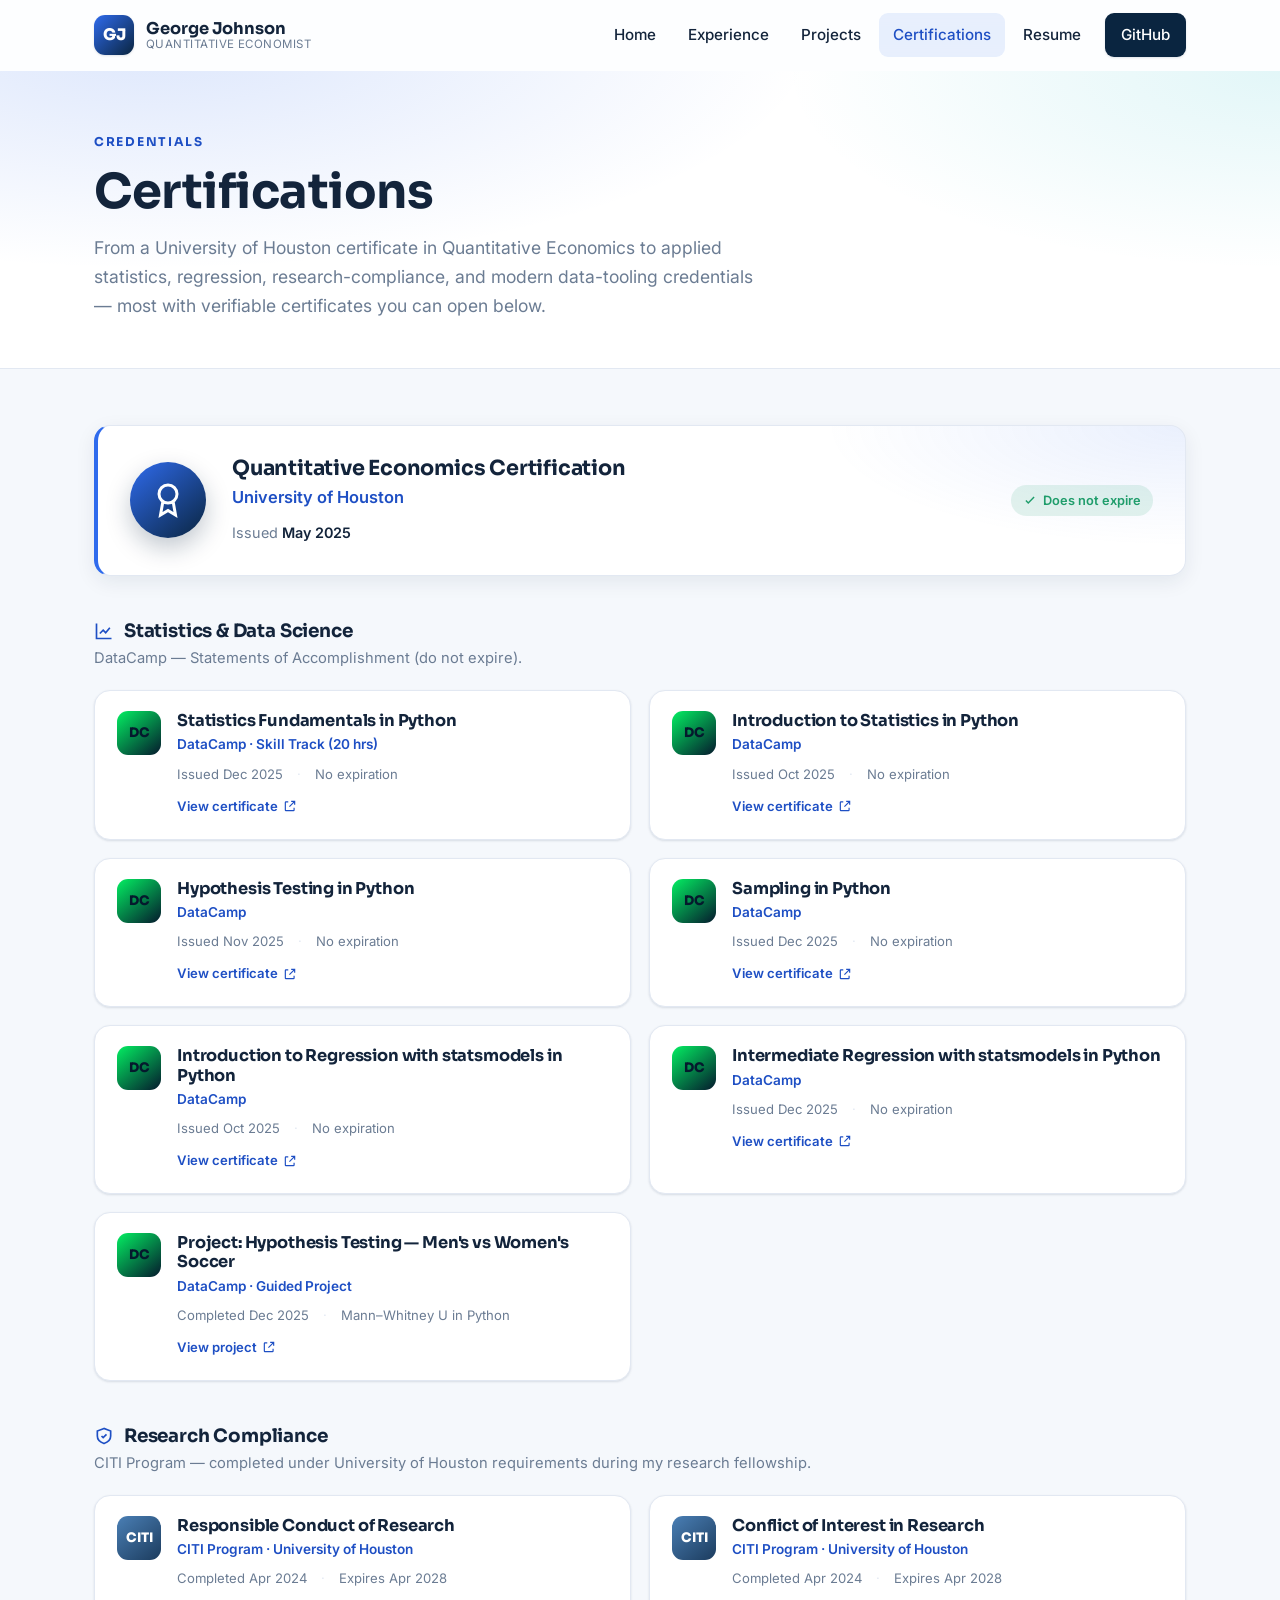
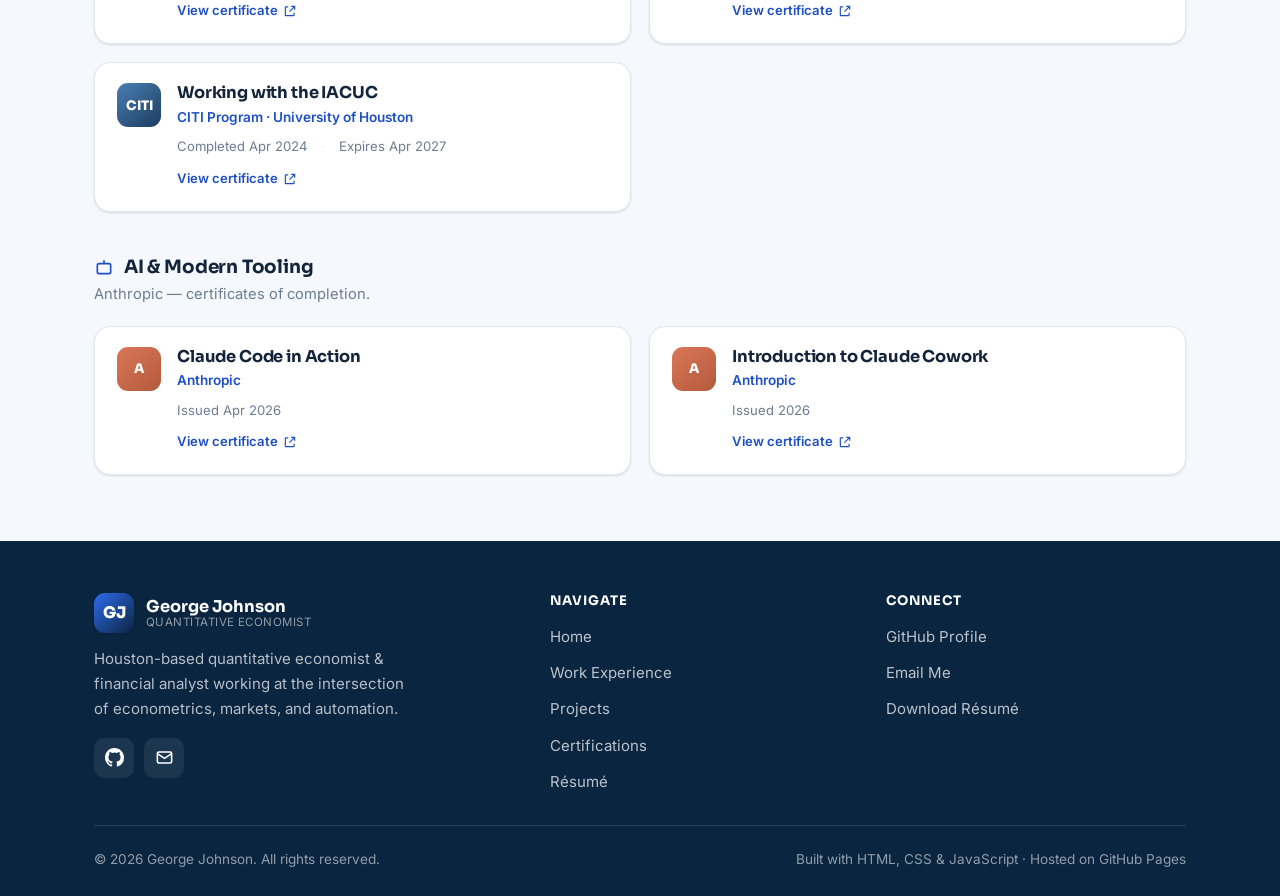
==== certifications.html @ e607d470 "Add files via upload" ====
<!DOCTYPE html>
<html lang="en">
<head>
  <meta charset="UTF-8" />
  <meta name="viewport" content="width=device-width, initial-scale=1.0" />
  <title>Certifications — George Johnson</title>
  <meta name="description" content="Certifications of George Johnson — University of Houston Quantitative Economics, plus statistics, regression, research-compliance, and data-tooling credentials." />
  <link rel="icon" href="data:image/svg+xml,%3Csvg xmlns='http://www.w3.org/2000/svg' viewBox='0 0 64 64'%3E%3Crect width='64' height='64' rx='14' fill='%230a2540'/%3E%3Ctext x='50%25' y='55%25' font-family='Arial' font-size='30' font-weight='bold' fill='white' text-anchor='middle' dominant-baseline='middle'%3EGJ%3C/text%3E%3C/svg%3E" />
  <link rel="preconnect" href="https://fonts.googleapis.com" />
  <link rel="preconnect" href="https://fonts.gstatic.com" crossorigin />
  <link href="https://fonts.googleapis.com/css2?family=Inter:wght@400;500;600;700&family=Sora:wght@600;700;800&display=swap" rel="stylesheet" />
  <link rel="stylesheet" href="assets/css/style.css" />
</head>
<body>
  <a class="skip-link" href="#main">Skip to content</a>

  <header class="site-header">
    <div class="container nav">
      <a class="brand" href="index.html" aria-label="George Johnson — home">
        <span class="monogram">GJ</span>
        <span class="brand-text">
          <span class="brand-name">George Johnson</span>
          <span class="brand-role">Quantitative Economist</span>
        </span>
      </a>
      <button class="nav-toggle" aria-label="Toggle menu" aria-controls="nav-links" aria-expanded="false"><span></span></button>
      <ul class="nav-links" id="nav-links">
        <li><a href="index.html">Home</a></li>
        <li><a href="experience.html">Experience</a></li>
        <li><a href="projects.html">Projects</a></li>
        <li><a href="certifications.html">Certifications</a></li>
        <li><a href="resume.html">Resume</a></li>
        <li><a class="nav-cta" href="https://github.com/GeorgeJohnson04" target="_blank" rel="noopener">GitHub</a></li>
      </ul>
    </div>
  </header>

  <main id="main">
    <section class="page-hero">
      <div class="container">
        <span class="eyebrow">Credentials</span>
        <h1>Certifications</h1>
        <p>From a University of Houston certificate in Quantitative Economics to applied statistics, regression, research-compliance, and modern data-tooling credentials — most with verifiable certificates you can open below.</p>
      </div>
    </section>

    <section class="section-tight">
      <div class="container">

        <!-- Featured -->
        <div class="cert-featured reveal">
          <div class="cert-seal">
            <svg viewBox="0 0 24 24" fill="none" stroke="currentColor" stroke-width="2"><circle cx="12" cy="8" r="6"/><path d="M8.5 13.5 7 22l5-3 5 3-1.5-8.5"/></svg>
          </div>
          <div>
            <h3>Quantitative Economics Certification</h3>
            <div class="issuer">University of Houston</div>
            <div class="cert-dates">
              <span>Issued <b>May 2025</b></span>
            </div>
          </div>
          <span class="pill-noexp">
            <svg viewBox="0 0 24 24" fill="none" stroke="currentColor" stroke-width="2.5" width="14" height="14"><path d="M5 13l4 4L19 7"/></svg>
            Does not expire
          </span>
        </div>

        <!-- Group: Statistics & Data Science -->
        <div class="cert-group reveal">
          <h3>
            <svg width="20" height="20" viewBox="0 0 24 24" fill="none" stroke="var(--accent-ink)" stroke-width="2"><path d="M3 3v18h18"/><path d="M7 15l4-4 3 3 5-6"/></svg>
            Statistics &amp; Data Science
          </h3>
          <p class="grp-sub">DataCamp — Statements of Accomplishment (do not expire).</p>
          <div class="cert-grid">

            <div class="card cert-card">
              <span class="cert-ic datacamp">DC</span>
              <div class="cc-body">
                <h4>Statistics Fundamentals in Python</h4>
                <div class="cc-issuer">DataCamp · Skill Track (20 hrs)</div>
                <div class="cc-meta"><span>Issued Dec 2025</span><span class="sep">·</span><span>No expiration</span></div>
                <a class="view" href="Certifications/Data%20Camp%20Statistics%20Fundementals%20in%20Python.pdf" target="_blank" rel="noopener">View certificate <svg viewBox="0 0 24 24" fill="none" stroke="currentColor" stroke-width="2"><path d="M14 4h6v6M20 4l-9 9M9 5H5a1 1 0 0 0-1 1v13a1 1 0 0 0 1 1h13a1 1 0 0 0 1-1v-4"/></svg></a>
              </div>
            </div>

            <div class="card cert-card">
              <span class="cert-ic datacamp">DC</span>
              <div class="cc-body">
                <h4>Introduction to Statistics in Python</h4>
                <div class="cc-issuer">DataCamp</div>
                <div class="cc-meta"><span>Issued Oct 2025</span><span class="sep">·</span><span>No expiration</span></div>
                <a class="view" href="Certifications/Introduction%20to%20Stats%20in%20Python.pdf" target="_blank" rel="noopener">View certificate <svg viewBox="0 0 24 24" fill="none" stroke="currentColor" stroke-width="2"><path d="M14 4h6v6M20 4l-9 9M9 5H5a1 1 0 0 0-1 1v13a1 1 0 0 0 1 1h13a1 1 0 0 0 1-1v-4"/></svg></a>
              </div>
            </div>

            <div class="card cert-card">
              <span class="cert-ic datacamp">DC</span>
              <div class="cc-body">
                <h4>Hypothesis Testing in Python</h4>
                <div class="cc-issuer">DataCamp</div>
                <div class="cc-meta"><span>Issued Nov 2025</span><span class="sep">·</span><span>No expiration</span></div>
                <a class="view" href="Certifications/Hypothesis%20Testing%20in%20Python.pdf" target="_blank" rel="noopener">View certificate <svg viewBox="0 0 24 24" fill="none" stroke="currentColor" stroke-width="2"><path d="M14 4h6v6M20 4l-9 9M9 5H5a1 1 0 0 0-1 1v13a1 1 0 0 0 1 1h13a1 1 0 0 0 1-1v-4"/></svg></a>
              </div>
            </div>

            <div class="card cert-card">
              <span class="cert-ic datacamp">DC</span>
              <div class="cc-body">
                <h4>Sampling in Python</h4>
                <div class="cc-issuer">DataCamp</div>
                <div class="cc-meta"><span>Issued Dec 2025</span><span class="sep">·</span><span>No expiration</span></div>
                <a class="view" href="Certifications/Sampling%20in%20Python.pdf" target="_blank" rel="noopener">View certificate <svg viewBox="0 0 24 24" fill="none" stroke="currentColor" stroke-width="2"><path d="M14 4h6v6M20 4l-9 9M9 5H5a1 1 0 0 0-1 1v13a1 1 0 0 0 1 1h13a1 1 0 0 0 1-1v-4"/></svg></a>
              </div>
            </div>

            <div class="card cert-card">
              <span class="cert-ic datacamp">DC</span>
              <div class="cc-body">
                <h4>Introduction to Regression with statsmodels in Python</h4>
                <div class="cc-issuer">DataCamp</div>
                <div class="cc-meta"><span>Issued Oct 2025</span><span class="sep">·</span><span>No expiration</span></div>
                <a class="view" href="Certifications/Regression%20with%20statsmodels%20in%20Python%20George%20-%20Data%20Camp.pdf" target="_blank" rel="noopener">View certificate <svg viewBox="0 0 24 24" fill="none" stroke="currentColor" stroke-width="2"><path d="M14 4h6v6M20 4l-9 9M9 5H5a1 1 0 0 0-1 1v13a1 1 0 0 0 1 1h13a1 1 0 0 0 1-1v-4"/></svg></a>
              </div>
            </div>

            <div class="card cert-card">
              <span class="cert-ic datacamp">DC</span>
              <div class="cc-body">
                <h4>Intermediate Regression with statsmodels in Python</h4>
                <div class="cc-issuer">DataCamp</div>
                <div class="cc-meta"><span>Issued Dec 2025</span><span class="sep">·</span><span>No expiration</span></div>
                <a class="view" href="Certifications/Intermediate%20Regression%20with%20Stats%20Models%20in%20Python.pdf" target="_blank" rel="noopener">View certificate <svg viewBox="0 0 24 24" fill="none" stroke="currentColor" stroke-width="2"><path d="M14 4h6v6M20 4l-9 9M9 5H5a1 1 0 0 0-1 1v13a1 1 0 0 0 1 1h13a1 1 0 0 0 1-1v-4"/></svg></a>
              </div>
            </div>

            <div class="card cert-card">
              <span class="cert-ic datacamp">DC</span>
              <div class="cc-body">
                <h4>Project: Hypothesis Testing — Men's vs Women's Soccer</h4>
                <div class="cc-issuer">DataCamp · Guided Project</div>
                <div class="cc-meta"><span>Completed Dec 2025</span><span class="sep">·</span><span>Mann–Whitney U in Python</span></div>
                <a class="view" href="Certifications/DataCamp%20Project%20Statistics%20in%20Python.pdf" target="_blank" rel="noopener">View project <svg viewBox="0 0 24 24" fill="none" stroke="currentColor" stroke-width="2"><path d="M14 4h6v6M20 4l-9 9M9 5H5a1 1 0 0 0-1 1v13a1 1 0 0 0 1 1h13a1 1 0 0 0 1-1v-4"/></svg></a>
              </div>
            </div>

          </div>
        </div>

        <!-- Group: Research Compliance -->
        <div class="cert-group reveal">
          <h3>
            <svg width="20" height="20" viewBox="0 0 24 24" fill="none" stroke="var(--accent-ink)" stroke-width="2"><path d="M12 3 4 6v6c0 5 3.5 7.5 8 9 4.5-1.5 8-4 8-9V6l-8-3Z"/><path d="m9 12 2 2 4-4"/></svg>
            Research Compliance
          </h3>
          <p class="grp-sub">CITI Program — completed under University of Houston requirements during my research fellowship.</p>
          <div class="cert-grid">

            <div class="card cert-card">
              <span class="cert-ic citi">CITI</span>
              <div class="cc-body">
                <h4>Responsible Conduct of Research</h4>
                <div class="cc-issuer">CITI Program · University of Houston</div>
                <div class="cc-meta"><span>Completed Apr 2024</span><span class="sep">·</span><span>Expires Apr 2028</span></div>
                <a class="view" href="Certifications/Conduct%20of%20Research%20Certification%20George%20Johnson.pdf" target="_blank" rel="noopener">View certificate <svg viewBox="0 0 24 24" fill="none" stroke="currentColor" stroke-width="2"><path d="M14 4h6v6M20 4l-9 9M9 5H5a1 1 0 0 0-1 1v13a1 1 0 0 0 1 1h13a1 1 0 0 0 1-1v-4"/></svg></a>
              </div>
            </div>

            <div class="card cert-card">
              <span class="cert-ic citi">CITI</span>
              <div class="cc-body">
                <h4>Conflict of Interest in Research</h4>
                <div class="cc-issuer">CITI Program · University of Houston</div>
                <div class="cc-meta"><span>Completed Apr 2024</span><span class="sep">·</span><span>Expires Apr 2028</span></div>
                <a class="view" href="Certifications/Conflict%20of%20Interest%20Certification%20George%20Johnson.pdf" target="_blank" rel="noopener">View certificate <svg viewBox="0 0 24 24" fill="none" stroke="currentColor" stroke-width="2"><path d="M14 4h6v6M20 4l-9 9M9 5H5a1 1 0 0 0-1 1v13a1 1 0 0 0 1 1h13a1 1 0 0 0 1-1v-4"/></svg></a>
              </div>
            </div>

            <div class="card cert-card">
              <span class="cert-ic citi">CITI</span>
              <div class="cc-body">
                <h4>Working with the IACUC</h4>
                <div class="cc-issuer">CITI Program · University of Houston</div>
                <div class="cc-meta"><span>Completed Apr 2024</span><span class="sep">·</span><span>Expires Apr 2027</span></div>
                <a class="view" href="Certifications/IACUC%20Certification%20George%20Johnson.pdf" target="_blank" rel="noopener">View certificate <svg viewBox="0 0 24 24" fill="none" stroke="currentColor" stroke-width="2"><path d="M14 4h6v6M20 4l-9 9M9 5H5a1 1 0 0 0-1 1v13a1 1 0 0 0 1 1h13a1 1 0 0 0 1-1v-4"/></svg></a>
              </div>
            </div>

          </div>
        </div>

        <!-- Group: AI & Tools -->
        <div class="cert-group reveal">
          <h3>
            <svg width="20" height="20" viewBox="0 0 24 24" fill="none" stroke="var(--accent-ink)" stroke-width="2"><rect x="4" y="8" width="16" height="12" rx="2"/><path d="M12 8V4M9 14h.01M15 14h.01"/></svg>
            AI &amp; Modern Tooling
          </h3>
          <p class="grp-sub">Anthropic — certificates of completion.</p>
          <div class="cert-grid">

            <div class="card cert-card">
              <span class="cert-ic anthropic">A</span>
              <div class="cc-body">
                <h4>Claude Code in Action</h4>
                <div class="cc-issuer">Anthropic</div>
                <div class="cc-meta"><span>Issued Apr 2026</span></div>
                <a class="view" href="Certifications/Claude%20Code%20in%20Action.pdf" target="_blank" rel="noopener">View certificate <svg viewBox="0 0 24 24" fill="none" stroke="currentColor" stroke-width="2"><path d="M14 4h6v6M20 4l-9 9M9 5H5a1 1 0 0 0-1 1v13a1 1 0 0 0 1 1h13a1 1 0 0 0 1-1v-4"/></svg></a>
              </div>
            </div>

            <div class="card cert-card">
              <span class="cert-ic anthropic">A</span>
              <div class="cc-body">
                <h4>Introduction to Claude Cowork</h4>
                <div class="cc-issuer">Anthropic</div>
                <div class="cc-meta"><span>Issued 2026</span></div>
                <a class="view" href="Certifications/Intro%20to%20claude%20Cowork.pdf" target="_blank" rel="noopener">View certificate <svg viewBox="0 0 24 24" fill="none" stroke="currentColor" stroke-width="2"><path d="M14 4h6v6M20 4l-9 9M9 5H5a1 1 0 0 0-1 1v13a1 1 0 0 0 1 1h13a1 1 0 0 0 1-1v-4"/></svg></a>
              </div>
            </div>

          </div>
        </div>

      </div>
    </section>
  </main>

  <footer class="site-footer">
    <div class="container">
      <div class="footer-grid">
        <div>
          <div class="brand">
            <span class="monogram">GJ</span>
            <span class="brand-text">
              <span class="brand-name">George Johnson</span>
              <span class="brand-role">Quantitative Economist</span>
            </span>
          </div>
          <p class="footer-about">Houston-based quantitative economist &amp; financial analyst working at the intersection of econometrics, markets, and automation.</p>
          <div class="footer-social">
            <a href="https://github.com/GeorgeJohnson04" target="_blank" rel="noopener" aria-label="GitHub">
              <svg viewBox="0 0 16 16" fill="currentColor"><path d="M8 0C3.58 0 0 3.58 0 8c0 3.54 2.29 6.53 5.47 7.59.4.07.55-.17.55-.38 0-.19-.01-.82-.01-1.49-2.01.37-2.53-.49-2.69-.94-.09-.23-.48-.94-.82-1.13-.28-.15-.68-.52-.01-.53.63-.01 1.08.58 1.23.82.72 1.21 1.87.87 2.33.66.07-.52.28-.87.51-1.07-1.78-.2-3.64-.89-3.64-3.95 0-.87.31-1.59.82-2.15-.08-.2-.36-1.02.08-2.12 0 0 .67-.21 2.2.82a7.6 7.6 0 0 1 4 0c1.53-1.03 2.2-.82 2.2-.82.44 1.1.16 1.92.08 2.12.51.56.82 1.27.82 2.15 0 3.07-1.87 3.75-3.65 3.95.29.25.54.73.54 1.48 0 1.07-.01 1.93-.01 2.2 0 .21.15.46.55.38A8.013 8.013 0 0 0 16 8c0-4.42-3.58-8-8-8z"/></svg>
            </a>
            <a href="mailto:george.johnson022004@gmail.com" aria-label="Email">
              <svg viewBox="0 0 24 24" fill="none" stroke="currentColor" stroke-width="2"><rect x="3" y="5" width="18" height="14" rx="2"/><path d="m3 7 9 6 9-6"/></svg>
            </a>
          </div>
        </div>
        <div class="footer-col">
          <h4>Navigate</h4>
          <ul>
            <li><a href="index.html">Home</a></li>
            <li><a href="experience.html">Work Experience</a></li>
            <li><a href="projects.html">Projects</a></li>
            <li><a href="certifications.html">Certifications</a></li>
            <li><a href="resume.html">Résumé</a></li>
          </ul>
        </div>
        <div class="footer-col">
          <h4>Connect</h4>
          <ul>
            <li><a href="https://github.com/GeorgeJohnson04" target="_blank" rel="noopener">GitHub Profile</a></li>
            <li><a href="mailto:george.johnson022004@gmail.com">Email Me</a></li>
            <li><a href="resume.html">Download Résumé</a></li>
          </ul>
        </div>
      </div>
      <div class="footer-bottom">
        <span>&copy; <span id="year">2026</span> George Johnson. All rights reserved.</span>
        <span>Built with HTML, CSS &amp; JavaScript · Hosted on GitHub Pages</span>
      </div>
    </div>
  </footer>

  <script src="assets/js/main.js" defer></script>
</body>
</html>
---- assets/css/style.css ----
/* =========================================================================
   George Johnson — Professional Portfolio
   Single shared stylesheet for all pages
   ========================================================================= */

/* ---------- Design tokens ---------- */
:root {
  --navy:       #0a2540;
  --navy-2:     #0e3057;
  --ink:        #13243b;
  --text:       #38495f;
  --muted:      #6b7c93;
  --accent:     #2f6bed;
  --accent-ink: #1e4fc4;
  --accent-2:   #14b8c4;
  --gold:       #f2a900;
  --bg:         #f5f8fc;
  --surface:    #ffffff;
  --surface-2:  #eef3fb;
  --border:     #e2e8f2;
  --good:       #1f9d6b;

  --radius:     16px;
  --radius-sm:  10px;
  --radius-lg:  24px;
  --shadow-sm:  0 1px 2px rgba(13,36,64,.06), 0 1px 3px rgba(13,36,64,.07);
  --shadow:     0 6px 20px rgba(13,36,64,.08);
  --shadow-lg:  0 18px 50px rgba(13,36,64,.16);
  --ring:       0 0 0 4px rgba(47,107,237,.16);

  --maxw:       1140px;
  --font-body:  "Inter", system-ui, -apple-system, "Segoe UI", Roboto, Arial, sans-serif;
  --font-head:  "Sora", var(--font-body);
}

/* ---------- Reset / base ---------- */
*, *::before, *::after { box-sizing: border-box; }
html { scroll-behavior: smooth; -webkit-text-size-adjust: 100%; }
body {
  margin: 0;
  font-family: var(--font-body);
  color: var(--text);
  background: var(--bg);
  line-height: 1.65;
  font-size: 16.5px;
  -webkit-font-smoothing: antialiased;
  text-rendering: optimizeLegibility;
}
img { max-width: 100%; display: block; }
a { color: var(--accent-ink); text-decoration: none; transition: color .15s ease; }
a:hover { color: var(--accent); }
h1, h2, h3, h4 { font-family: var(--font-head); color: var(--ink); line-height: 1.18; margin: 0 0 .5em; font-weight: 700; letter-spacing: -.01em; }
p { margin: 0 0 1rem; }
ul { margin: 0; padding: 0; }

.container { width: 100%; max-width: var(--maxw); margin: 0 auto; padding: 0 24px; }

/* ---------- Skip link / a11y ---------- */
.skip-link {
  position: absolute; left: -999px; top: 0; z-index: 200;
  background: var(--navy); color: #fff; padding: 10px 16px; border-radius: 0 0 8px 0;
}
.skip-link:focus { left: 0; }
:focus-visible { outline: none; box-shadow: var(--ring); border-radius: 6px; }

/* ---------- Header / nav ---------- */
.site-header {
  position: sticky; top: 0; z-index: 100;
  background: rgba(255,255,255,.82);
  backdrop-filter: saturate(180%) blur(12px);
  -webkit-backdrop-filter: saturate(180%) blur(12px);
  border-bottom: 1px solid transparent;
  transition: border-color .2s ease, box-shadow .2s ease, background .2s ease;
}
.site-header.scrolled { border-color: var(--border); box-shadow: 0 4px 24px rgba(13,36,64,.06); }
.nav { display: flex; align-items: center; justify-content: space-between; height: 70px; }

.brand { display: flex; align-items: center; gap: 12px; }
.brand:hover { color: inherit; }
.brand .monogram {
  width: 40px; height: 40px; border-radius: 11px; flex: none;
  display: grid; place-items: center;
  font-family: var(--font-head); font-weight: 800; font-size: 16px; color: #fff;
  background: linear-gradient(135deg, var(--accent) 0%, var(--navy) 100%);
  box-shadow: var(--shadow-sm);
}
.brand .brand-text { display: flex; flex-direction: column; line-height: 1.1; }
.brand .brand-name { font-family: var(--font-head); font-weight: 700; color: var(--ink); font-size: 1.02rem; }
.brand .brand-role { font-size: .72rem; color: var(--muted); letter-spacing: .04em; text-transform: uppercase; }

.nav-links { display: flex; align-items: center; gap: 4px; list-style: none; }
.nav-links a {
  display: inline-block; padding: 9px 14px; border-radius: 9px;
  color: var(--ink); font-weight: 500; font-size: .95rem;
}
.nav-links a:hover { background: var(--surface-2); color: var(--accent-ink); }
.nav-links a.active { color: var(--accent-ink); background: rgba(47,107,237,.1); }
.nav-cta {
  margin-left: 6px; background: var(--navy) !important; color: #fff !important;
  padding: 9px 16px !important; box-shadow: var(--shadow-sm);
}
.nav-cta:hover { background: var(--navy-2) !important; }

.nav-toggle {
  display: none; width: 44px; height: 44px; border: 1px solid var(--border);
  background: var(--surface); border-radius: 10px; cursor: pointer; padding: 0;
}
.nav-toggle span, .nav-toggle span::before, .nav-toggle span::after {
  content: ""; display: block; width: 20px; height: 2px; background: var(--ink);
  border-radius: 2px; margin: 0 auto; position: relative; transition: transform .25s ease, opacity .2s ease;
}
.nav-toggle span::before { position: absolute; top: -6px; }
.nav-toggle span::after  { position: absolute; top: 6px; }
.nav-toggle[aria-expanded="true"] span { background: transparent; }
.nav-toggle[aria-expanded="true"] span::before { transform: translateY(6px) rotate(45deg); }
.nav-toggle[aria-expanded="true"] span::after  { transform: translateY(-6px) rotate(-45deg); }

/* ---------- Buttons ---------- */
.btn {
  display: inline-flex; align-items: center; gap: 9px; cursor: pointer;
  font-family: var(--font-body); font-weight: 600; font-size: .96rem;
  padding: 12px 22px; border-radius: 11px; border: 1px solid transparent;
  transition: transform .12s ease, box-shadow .2s ease, background .2s ease, border-color .2s ease;
  white-space: nowrap;
}
.btn svg { width: 18px; height: 18px; }
.btn-primary { background: var(--accent); color: #fff; box-shadow: 0 6px 18px rgba(47,107,237,.28); }
.btn-primary:hover { background: var(--accent-ink); color: #fff; transform: translateY(-2px); }
.btn-dark { background: var(--navy); color: #fff; }
.btn-dark:hover { background: var(--navy-2); color: #fff; transform: translateY(-2px); }
.btn-ghost { background: var(--surface); color: var(--ink); border-color: var(--border); box-shadow: var(--shadow-sm); }
.btn-ghost:hover { border-color: var(--accent); color: var(--accent-ink); transform: translateY(-2px); }
.btn-sm { padding: 9px 15px; font-size: .9rem; border-radius: 9px; }

/* ---------- Section scaffolding ---------- */
.section { padding: 80px 0; }
.section-tight { padding: 56px 0; }
.eyebrow {
  display: inline-block; font-family: var(--font-head); font-weight: 700;
  font-size: .76rem; letter-spacing: .14em; text-transform: uppercase;
  color: var(--accent-ink); margin-bottom: 12px;
}
.section-head { max-width: 720px; margin-bottom: 44px; }
.section-head.center { margin-left: auto; margin-right: auto; text-align: center; }
.section-head h2 { font-size: clamp(1.7rem, 3.4vw, 2.4rem); margin-bottom: .35em; }
.section-head p { color: var(--muted); font-size: 1.05rem; margin: 0; }
.lead { font-size: 1.12rem; color: var(--text); }

/* ---------- Page hero band (interior pages) ---------- */
.page-hero {
  background:
    radial-gradient(1100px 380px at 12% -10%, rgba(47,107,237,.16), transparent 60%),
    radial-gradient(900px 360px at 100% 0%, rgba(20,184,196,.12), transparent 55%),
    var(--surface);
  border-bottom: 1px solid var(--border);
  padding: 56px 0 48px;
}
.page-hero .eyebrow { color: var(--accent-ink); }
.page-hero h1 { font-size: clamp(2rem, 4.6vw, 3rem); margin-bottom: .25em; }
.page-hero p { color: var(--muted); font-size: 1.1rem; max-width: 680px; margin: 0; }

/* ---------- Home hero ---------- */
.hero {
  position: relative; overflow: hidden;
  background:
    radial-gradient(1200px 520px at 78% -8%, rgba(47,107,237,.22), transparent 58%),
    radial-gradient(900px 480px at 6% 12%, rgba(20,184,196,.16), transparent 55%),
    linear-gradient(180deg, #fbfdff 0%, var(--bg) 100%);
  padding: 76px 0 64px;
}
.hero-grid {
  display: grid; grid-template-columns: 1.35fr .85fr; gap: 48px; align-items: center;
}
.hero-eyebrow {
  display: inline-flex; align-items: center; gap: 8px;
  background: rgba(47,107,237,.1); color: var(--accent-ink);
  font-weight: 600; font-size: .85rem; padding: 7px 14px; border-radius: 999px;
  margin-bottom: 20px;
}
.hero-eyebrow .dot { width: 8px; height: 8px; border-radius: 50%; background: var(--good); box-shadow: 0 0 0 4px rgba(31,157,107,.18); }
.hero h1 { font-size: clamp(2.3rem, 5.4vw, 3.5rem); letter-spacing: -.02em; margin-bottom: .2em; }
.hero h1 .grad {
  background: linear-gradient(110deg, var(--accent) 10%, var(--accent-2) 90%);
  -webkit-background-clip: text; background-clip: text; -webkit-text-fill-color: transparent;
}
.hero .tagline { font-size: 1.28rem; font-weight: 600; color: var(--navy); font-family: var(--font-head); margin-bottom: .6em; }
.hero .blurb { font-size: 1.08rem; color: var(--text); max-width: 560px; margin-bottom: 28px; }
.hero-actions { display: flex; flex-wrap: wrap; gap: 12px; margin-bottom: 30px; }
.hero-meta { display: flex; flex-wrap: wrap; gap: 22px; color: var(--muted); font-size: .92rem; }
.hero-meta span { display: inline-flex; align-items: center; gap: 7px; }
.hero-meta svg { width: 16px; height: 16px; color: var(--accent-ink); }

/* Hero visual / avatar card */
.hero-card {
  position: relative; background: var(--surface); border: 1px solid var(--border);
  border-radius: var(--radius-lg); padding: 30px; box-shadow: var(--shadow-lg);
}
.hero-card .avatar {
  width: 120px; height: 120px; border-radius: 28px; margin: 0 auto 18px;
  display: grid; place-items: center; color: #fff; font-family: var(--font-head);
  font-weight: 800; font-size: 2.6rem; letter-spacing: .02em;
  background: linear-gradient(140deg, var(--accent) 0%, var(--navy) 100%);
  box-shadow: 0 14px 30px rgba(10,37,64,.3);
}
.hero-card h3 { text-align: center; margin-bottom: 2px; font-size: 1.25rem; }
.hero-card .role { text-align: center; color: var(--muted); font-size: .92rem; margin-bottom: 20px; }
.stat-row { display: grid; grid-template-columns: repeat(3, 1fr); gap: 10px; border-top: 1px solid var(--border); padding-top: 18px; }
.stat { text-align: center; }
.stat .num { font-family: var(--font-head); font-weight: 800; font-size: 1.45rem; color: var(--navy); }
.stat .lbl { font-size: .72rem; color: var(--muted); text-transform: uppercase; letter-spacing: .05em; }

/* ---------- Generic card ---------- */
.card {
  background: var(--surface); border: 1px solid var(--border);
  border-radius: var(--radius); box-shadow: var(--shadow-sm);
  transition: transform .18s ease, box-shadow .18s ease, border-color .18s ease;
}

/* ---------- About / skills ---------- */
.about-grid { display: grid; grid-template-columns: 1.3fr 1fr; gap: 40px; align-items: start; }
.about-text p { font-size: 1.06rem; }
.about-highlights { list-style: none; display: grid; gap: 14px; margin-top: 24px; }
.about-highlights li { display: flex; gap: 12px; align-items: flex-start; }
.about-highlights .tick {
  flex: none; width: 26px; height: 26px; border-radius: 8px; display: grid; place-items: center;
  background: rgba(31,157,107,.12); color: var(--good); margin-top: 2px;
}
.about-highlights .tick svg { width: 15px; height: 15px; }

.panel {
  background: var(--surface); border: 1px solid var(--border); border-radius: var(--radius);
  box-shadow: var(--shadow); padding: 26px;
}
.panel h3 { font-size: 1.05rem; margin-bottom: 16px; display: flex; align-items: center; gap: 9px; }
.skill-group + .skill-group { margin-top: 18px; }
.skill-group h4 { font-family: var(--font-body); font-weight: 600; font-size: .8rem; color: var(--muted); text-transform: uppercase; letter-spacing: .06em; margin-bottom: 9px; }
.chips { display: flex; flex-wrap: wrap; gap: 8px; }
.chip {
  background: var(--surface-2); border: 1px solid var(--border); color: var(--ink);
  font-size: .85rem; font-weight: 500; padding: 6px 12px; border-radius: 999px;
}
.chip:hover { border-color: var(--accent); color: var(--accent-ink); }

/* ---------- Featured / quick-link cards ---------- */
.cards-3 { display: grid; grid-template-columns: repeat(3, 1fr); gap: 22px; }
.feature-card { padding: 26px; display: flex; flex-direction: column; }
.feature-card:hover { transform: translateY(-4px); box-shadow: var(--shadow); border-color: #d4ddec; }
.feature-card .ic {
  width: 46px; height: 46px; border-radius: 12px; display: grid; place-items: center; margin-bottom: 16px;
  background: rgba(47,107,237,.1); color: var(--accent-ink);
}
.feature-card .ic svg { width: 23px; height: 23px; }
.feature-card h3 { font-size: 1.12rem; margin-bottom: 6px; }
.feature-card p { color: var(--muted); font-size: .96rem; margin-bottom: 16px; }
.feature-card .go { margin-top: auto; font-weight: 600; font-size: .92rem; display: inline-flex; align-items: center; gap: 6px; }
.feature-card .go svg { width: 16px; height: 16px; transition: transform .15s ease; }
.feature-card:hover .go svg { transform: translateX(3px); }

/* ---------- Timeline (experience) ---------- */
.timeline { position: relative; margin-top: 10px; }
.timeline::before {
  content: ""; position: absolute; left: 27px; top: 8px; bottom: 8px; width: 2px;
  background: linear-gradient(var(--border), var(--border));
}
.tl-item { position: relative; padding-left: 76px; padding-bottom: 34px; }
.tl-item:last-child { padding-bottom: 0; }
.tl-logo {
  position: absolute; left: 0; top: 0; width: 56px; height: 56px; border-radius: 14px;
  background: var(--surface); border: 1px solid var(--border); box-shadow: var(--shadow-sm);
  display: grid; place-items: center; overflow: hidden; z-index: 1;
}
.tl-logo img { width: 100%; height: 100%; object-fit: contain; padding: 7px; }
.tl-logo .mono { font-family: var(--font-head); font-weight: 800; font-size: 1.05rem; color: #fff; width: 100%; height: 100%; display: grid; place-items: center; }
.exp-card { padding: 22px 24px; }
.exp-card:hover { box-shadow: var(--shadow); border-color: #d4ddec; }
.exp-top { display: flex; flex-wrap: wrap; justify-content: space-between; gap: 6px 18px; align-items: baseline; }
.exp-role { font-family: var(--font-head); font-weight: 700; font-size: 1.16rem; color: var(--ink); }
.exp-co { color: var(--accent-ink); font-weight: 600; }
.exp-dates {
  font-size: .82rem; font-weight: 600; color: var(--muted); white-space: nowrap;
  background: var(--surface-2); border: 1px solid var(--border); padding: 4px 11px; border-radius: 999px;
}
.exp-loc { font-size: .88rem; color: var(--muted); margin: 4px 0 14px; display: inline-flex; align-items: center; gap: 6px; }
.exp-loc svg { width: 14px; height: 14px; }
.exp-card ul { list-style: none; display: grid; gap: 9px; }
.exp-card li { position: relative; padding-left: 22px; font-size: .98rem; color: var(--text); }
.exp-card li::before {
  content: ""; position: absolute; left: 2px; top: 10px; width: 7px; height: 7px;
  border-radius: 50%; background: var(--accent); opacity: .65;
}
.badge-current {
  display: inline-flex; align-items: center; gap: 6px; font-size: .72rem; font-weight: 700;
  text-transform: uppercase; letter-spacing: .05em; color: var(--good);
  background: rgba(31,157,107,.12); padding: 3px 9px; border-radius: 999px; margin-left: 8px;
}

.exp-samples { display: flex; flex-wrap: wrap; gap: 8px; margin-top: 16px; padding-top: 14px; border-top: 1px dashed var(--border); }
.exp-samples .btn { font-size: .82rem; padding: 7px 13px; }
.exp-samples .btn svg { width: 15px; height: 15px; }
.exp-samples .samples-label { width: 100%; font-size: .72rem; font-weight: 600; text-transform: uppercase; letter-spacing: .06em; color: var(--muted); margin-bottom: 2px; }

/* ---------- Projects ---------- */
.filter-bar { display: flex; flex-wrap: wrap; gap: 10px; margin-bottom: 34px; }
.filter-btn {
  font-family: var(--font-body); font-weight: 600; font-size: .9rem; cursor: pointer;
  padding: 9px 16px; border-radius: 999px; border: 1px solid var(--border);
  background: var(--surface); color: var(--ink); transition: all .15s ease;
}
.filter-btn:hover { border-color: var(--accent); color: var(--accent-ink); }
.filter-btn.active { background: var(--navy); border-color: var(--navy); color: #fff; }
.filter-btn .count { opacity: .55; font-weight: 600; margin-left: 4px; }

.project-grid { display: grid; grid-template-columns: repeat(3, 1fr); gap: 24px; }
.project-card { overflow: hidden; display: flex; flex-direction: column; }
.project-card.hide { display: none; }
.project-card:hover { transform: translateY(-5px); box-shadow: var(--shadow-lg); border-color: #d2dcec; }
.thumb { position: relative; aspect-ratio: 16 / 10; background: var(--surface-2); overflow: hidden; border-bottom: 1px solid var(--border); }
.thumb img { width: 100%; height: 100%; object-fit: cover; object-position: top center; transition: transform .4s ease; }
.project-card:hover .thumb img { transform: scale(1.04); }
.thumb-ph { width: 100%; height: 100%; display: grid; place-items: center; color: #fff; position: relative; }
.thumb-ph .ph-mono { font-family: var(--font-head); font-weight: 800; font-size: 2.6rem; opacity: .92; letter-spacing: .03em; }
.thumb-ph .ph-tag { position: absolute; bottom: 12px; left: 14px; font-size: .72rem; font-weight: 600; text-transform: uppercase; letter-spacing: .06em; opacity: .85; }
.thumb .cat-tag {
  position: absolute; top: 12px; left: 12px; z-index: 2; font-size: .7rem; font-weight: 700;
  text-transform: uppercase; letter-spacing: .05em; color: #fff; background: rgba(10,37,64,.78);
  backdrop-filter: blur(4px); padding: 5px 10px; border-radius: 999px;
}
.project-body { padding: 20px 22px 22px; display: flex; flex-direction: column; flex: 1; }
.project-body h3 { font-size: 1.12rem; margin-bottom: 8px; }
.project-body p { color: var(--muted); font-size: .94rem; margin-bottom: 14px; }
.project-tags { display: flex; flex-wrap: wrap; gap: 6px; margin-bottom: 18px; }
.project-tags .t { font-size: .74rem; font-weight: 600; color: var(--accent-ink); background: rgba(47,107,237,.08); padding: 4px 9px; border-radius: 6px; }
.project-actions { margin-top: auto; display: flex; gap: 10px; align-items: center; }
.note-link { font-size: .86rem; color: var(--muted); display: inline-flex; align-items: center; gap: 6px; }

/* ---------- Certifications ---------- */
.cert-featured {
  display: grid; grid-template-columns: auto 1fr auto; gap: 26px; align-items: center;
  padding: 30px 32px; margin-bottom: 40px;
  background:
    radial-gradient(600px 200px at 100% 0%, rgba(47,107,237,.1), transparent 60%),
    var(--surface);
  border: 1px solid var(--border); border-left: 4px solid var(--accent);
  border-radius: var(--radius); box-shadow: var(--shadow);
}
.cert-seal {
  width: 76px; height: 76px; border-radius: 50%; display: grid; place-items: center; color: #fff;
  background: linear-gradient(140deg, var(--accent), var(--navy)); box-shadow: 0 10px 24px rgba(10,37,64,.25);
}
.cert-seal svg { width: 36px; height: 36px; }
.cert-featured h3 { font-size: 1.3rem; margin-bottom: 4px; }
.cert-featured .issuer { color: var(--accent-ink); font-weight: 600; margin-bottom: 10px; }
.cert-dates { display: flex; flex-wrap: wrap; gap: 10px 20px; font-size: .9rem; color: var(--muted); }
.cert-dates b { color: var(--ink); font-weight: 600; }
.pill-noexp { display: inline-flex; align-items: center; gap: 6px; background: rgba(31,157,107,.12); color: var(--good); font-weight: 600; font-size: .8rem; padding: 5px 12px; border-radius: 999px; }

.cert-group { margin-top: 44px; }
.cert-group > h3 { font-size: 1.15rem; margin-bottom: 4px; display: flex; align-items: center; gap: 10px; }
.cert-group .grp-sub { color: var(--muted); font-size: .92rem; margin-bottom: 20px; }
.cert-grid { display: grid; grid-template-columns: repeat(2, 1fr); gap: 18px; }
.cert-card { padding: 20px 22px; display: flex; gap: 16px; align-items: flex-start; }
.cert-card:hover { box-shadow: var(--shadow); border-color: #d4ddec; }
.cert-ic {
  flex: none; width: 44px; height: 44px; border-radius: 11px; display: grid; place-items: center;
  font-family: var(--font-head); font-weight: 800; font-size: .82rem; color: #fff;
}
.cert-ic.datacamp { background: linear-gradient(140deg, #03ef62, #05192d); color: #05192d; }
.cert-ic.citi { background: linear-gradient(140deg, #4a7fb5, #1c3c5e); }
.cert-ic.anthropic { background: linear-gradient(140deg, #d97757, #b35a3c); }
.cert-card .cc-body { flex: 1; min-width: 0; }
.cert-card h4 { font-family: var(--font-head); font-size: 1.02rem; margin-bottom: 3px; color: var(--ink); }
.cert-card .cc-issuer { font-size: .85rem; color: var(--accent-ink); font-weight: 600; margin-bottom: 8px; }
.cert-card .cc-meta { font-size: .82rem; color: var(--muted); display: flex; flex-wrap: wrap; gap: 4px 14px; }
.cert-card .cc-meta .sep { color: var(--border); }
.cert-card .view { font-size: .82rem; font-weight: 600; margin-top: 10px; display: inline-flex; align-items: center; gap: 5px; }
.cert-card .view svg { width: 14px; height: 14px; }

/* ---------- Resume page ---------- */
.resume-toolbar {
  display: flex; flex-wrap: wrap; gap: 12px; align-items: center; justify-content: space-between;
  margin-bottom: 22px;
}
.resume-toolbar .rt-actions { display: flex; gap: 10px; flex-wrap: wrap; }
.resume-frame {
  width: 100%; height: 1080px; border: 1px solid var(--border); border-radius: var(--radius);
  background: var(--surface); box-shadow: var(--shadow); overflow: hidden;
}
.resume-frame object, .resume-frame iframe { width: 100%; height: 100%; border: 0; }

/* HTML resume fallback (also a real, printable resume) */
.resume-doc {
  background: #fff; color: #1f2d3d; max-width: 860px; margin: 0 auto; padding: 54px 60px;
  font-size: 14.5px; line-height: 1.6;
}
.resume-doc .r-head { border-bottom: 2px solid var(--navy); padding-bottom: 18px; margin-bottom: 22px; }
.resume-doc .r-name { font-family: var(--font-head); font-size: 2rem; color: var(--navy); margin: 0 0 4px; letter-spacing: -.01em; }
.resume-doc .r-title { font-weight: 600; color: var(--accent-ink); margin-bottom: 10px; }
.resume-doc .r-contact { display: flex; flex-wrap: wrap; gap: 6px 18px; font-size: .85rem; color: var(--muted); }
.resume-doc .r-contact a { color: var(--muted); }
.resume-doc h3.r-sec {
  font-family: var(--font-head); font-size: .9rem; text-transform: uppercase; letter-spacing: .1em;
  color: var(--navy); border-bottom: 1px solid var(--border); padding-bottom: 6px; margin: 26px 0 14px;
}
.resume-doc .r-job { margin-bottom: 16px; }
.resume-doc .r-job-top { display: flex; justify-content: space-between; gap: 12px; flex-wrap: wrap; }
.resume-doc .r-job-role { font-weight: 700; color: var(--ink); }
.resume-doc .r-job-co { color: var(--accent-ink); font-weight: 600; }
.resume-doc .r-job-meta { font-size: .82rem; color: var(--muted); white-space: nowrap; }
.resume-doc .r-job ul { margin: 6px 0 0; padding-left: 18px; }
.resume-doc .r-job li { margin-bottom: 3px; }
.resume-doc .r-skills { display: grid; grid-template-columns: 140px 1fr; gap: 6px 16px; font-size: .9rem; }
.resume-doc .r-skills dt { font-weight: 700; color: var(--ink); }
.resume-doc .r-skills dd { margin: 0; color: var(--text); }
.resume-note {
  background: rgba(47,107,237,.06); border: 1px dashed rgba(47,107,237,.4); border-radius: var(--radius-sm);
  padding: 14px 18px; font-size: .9rem; color: var(--accent-ink); margin-bottom: 22px;
}

/* ---------- CTA band ---------- */
.cta-band {
  background:
    radial-gradient(700px 300px at 10% 0%, rgba(47,107,237,.4), transparent 60%),
    radial-gradient(700px 320px at 100% 100%, rgba(20,184,196,.32), transparent 55%),
    var(--navy);
  color: #fff; border-radius: var(--radius-lg); padding: 48px; text-align: center;
}
.cta-band h2 { color: #fff; font-size: clamp(1.6rem, 3.4vw, 2.2rem); }
.cta-band p { color: rgba(255,255,255,.78); max-width: 560px; margin: 0 auto 26px; font-size: 1.05rem; }
.cta-band .hero-actions { justify-content: center; }
.cta-band .btn-ghost { background: rgba(255,255,255,.08); border-color: rgba(255,255,255,.25); color: #fff; }
.cta-band .btn-ghost:hover { background: rgba(255,255,255,.16); color: #fff; }

/* ---------- Footer ---------- */
.site-footer { background: var(--navy); color: rgba(255,255,255,.7); padding: 52px 0 26px; margin-top: 10px; }
.footer-grid { display: grid; grid-template-columns: 1.4fr 1fr 1fr; gap: 36px; padding-bottom: 30px; border-bottom: 1px solid rgba(255,255,255,.12); }
.site-footer .brand-name { color: #fff; }
.site-footer .brand-role { color: rgba(255,255,255,.55); }
.footer-about { max-width: 320px; font-size: .94rem; margin-top: 14px; }
.footer-col h4 { color: #fff; font-size: .82rem; text-transform: uppercase; letter-spacing: .08em; margin-bottom: 14px; }
.footer-col ul { list-style: none; display: grid; gap: 9px; }
.footer-col a { color: rgba(255,255,255,.72); font-size: .94rem; }
.footer-col a:hover { color: #fff; }
.footer-social { display: flex; gap: 10px; margin-top: 16px; }
.footer-social a {
  width: 40px; height: 40px; border-radius: 10px; display: grid; place-items: center;
  background: rgba(255,255,255,.08); color: #fff; transition: background .2s ease, transform .15s ease;
}
.footer-social a:hover { background: var(--accent); transform: translateY(-2px); }
.footer-social svg { width: 19px; height: 19px; }
.footer-bottom { display: flex; flex-wrap: wrap; justify-content: space-between; gap: 10px; padding-top: 22px; font-size: .85rem; color: rgba(255,255,255,.55); }

/* ---------- Reveal animation ---------- */
.reveal { opacity: 0; transform: translateY(18px); transition: opacity .6s ease, transform .6s ease; }
.reveal.is-visible { opacity: 1; transform: none; }
@media (prefers-reduced-motion: reduce) {
  .reveal { opacity: 1; transform: none; transition: none; }
  html { scroll-behavior: auto; }
}

/* ---------- Responsive ---------- */
@media (max-width: 960px) {
  .hero-grid { grid-template-columns: 1fr; gap: 36px; }
  .hero-card { max-width: 420px; }
  .about-grid { grid-template-columns: 1fr; gap: 28px; }
  .cards-3 { grid-template-columns: 1fr 1fr; }
  .project-grid { grid-template-columns: repeat(2, 1fr); }
  .footer-grid { grid-template-columns: 1fr 1fr; }
}
@media (max-width: 820px) {
  .nav-toggle { display: inline-grid; place-items: center; }
  .nav-links {
    position: fixed; inset: 70px 0 auto 0; flex-direction: column; align-items: stretch; gap: 2px;
    background: var(--surface); border-bottom: 1px solid var(--border); box-shadow: var(--shadow-lg);
    padding: 14px 20px 22px; transform: translateY(-130%); transition: transform .28s ease; max-height: calc(100vh - 70px); overflow: auto;
  }
  .nav-links.open { transform: translateY(0); }
  .nav-links a { padding: 13px 14px; font-size: 1rem; border-radius: 10px; }
  .nav-cta { margin-left: 0 !important; margin-top: 6px; text-align: center; }
}
@media (max-width: 680px) {
  .section { padding: 56px 0; }
  .cards-3 { grid-template-columns: 1fr; }
  .project-grid { grid-template-columns: 1fr; }
  .cert-grid { grid-template-columns: 1fr; }
  .footer-grid { grid-template-columns: 1fr; gap: 26px; }
  .cert-featured { grid-template-columns: 1fr; text-align: left; gap: 16px; }
  .cert-featured .pill-noexp { justify-self: start; }
  .exp-dates { white-space: normal; }
  .resume-doc { padding: 32px 24px; }
  .resume-frame { height: 70vh; }
  .cta-band { padding: 34px 22px; }
  .hero-meta { gap: 10px 18px; }
}
@media (max-width: 420px) {
  .brand .brand-role { display: none; }
  .stat-row { gap: 4px; }
  .stat .num { font-size: 1.2rem; }
}

/* ---------- Print (resume) ---------- */
@media print {
  .site-header, .site-footer, .resume-toolbar, .resume-note, .nav-toggle, .cta-band { display: none !important; }
  body { background: #fff; }
  .resume-doc { box-shadow: none; max-width: none; padding: 0; }
  .section { padding: 0; }
}
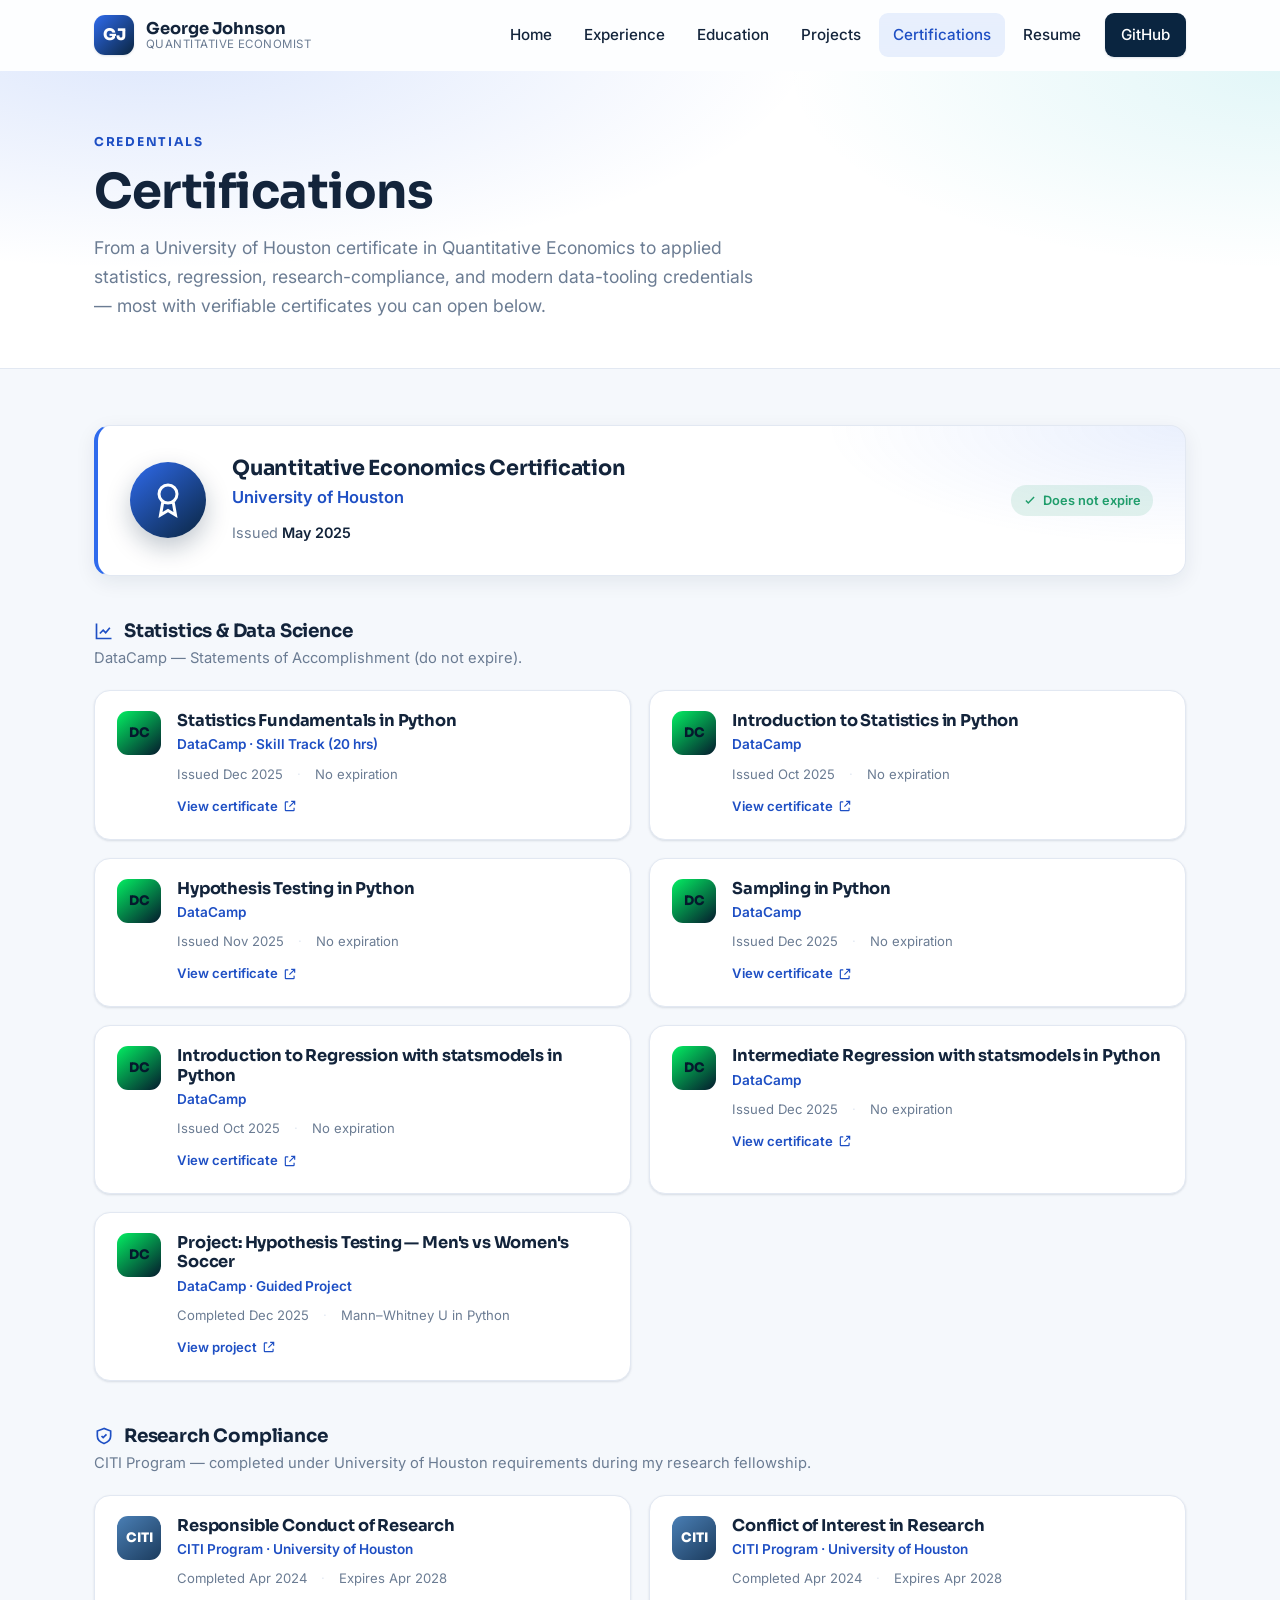
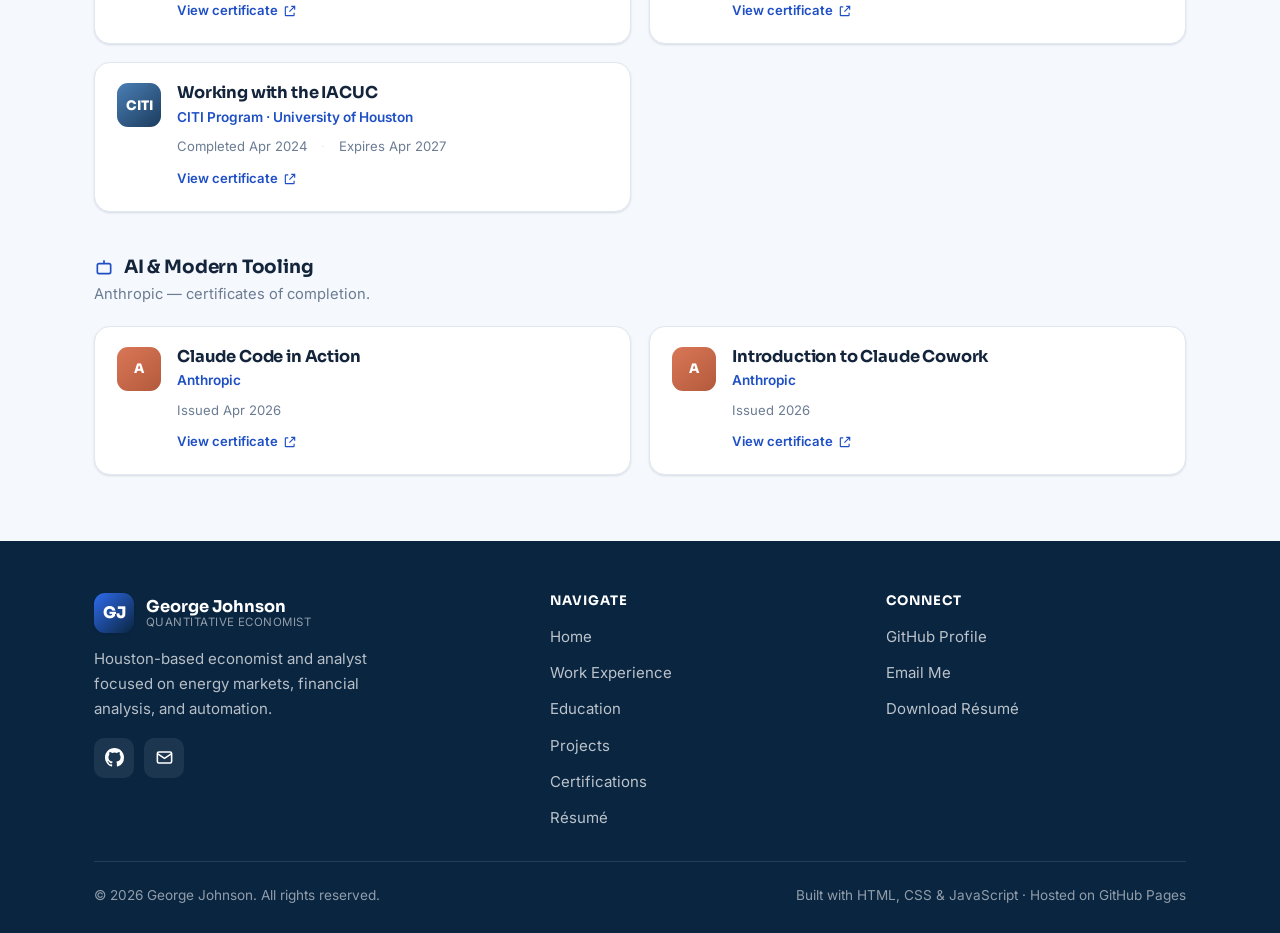
==== commit 8b2ac809: "Add Education page and profile photo; refresh copy and company logos - New Education tab: M.S. Appli" ====
--- a/certifications.html
+++ b/certifications.html
@@ -27,6 +27,7 @@
       <ul class="nav-links" id="nav-links">
         <li><a href="index.html">Home</a></li>
         <li><a href="experience.html">Experience</a></li>
+        <li><a href="education.html">Education</a></li>
         <li><a href="projects.html">Projects</a></li>
         <li><a href="certifications.html">Certifications</a></li>
         <li><a href="resume.html">Resume</a></li>
@@ -236,7 +237,7 @@
               <span class="brand-role">Quantitative Economist</span>
             </span>
           </div>
-          <p class="footer-about">Houston-based quantitative economist &amp; financial analyst working at the intersection of econometrics, markets, and automation.</p>
+          <p class="footer-about">Houston-based economist and analyst focused on energy markets, financial analysis, and automation.</p>
           <div class="footer-social">
             <a href="https://github.com/GeorgeJohnson04" target="_blank" rel="noopener" aria-label="GitHub">
               <svg viewBox="0 0 16 16" fill="currentColor"><path d="M8 0C3.58 0 0 3.58 0 8c0 3.54 2.29 6.53 5.47 7.59.4.07.55-.17.55-.38 0-.19-.01-.82-.01-1.49-2.01.37-2.53-.49-2.69-.94-.09-.23-.48-.94-.82-1.13-.28-.15-.68-.52-.01-.53.63-.01 1.08.58 1.23.82.72 1.21 1.87.87 2.33.66.07-.52.28-.87.51-1.07-1.78-.2-3.64-.89-3.64-3.95 0-.87.31-1.59.82-2.15-.08-.2-.36-1.02.08-2.12 0 0 .67-.21 2.2.82a7.6 7.6 0 0 1 4 0c1.53-1.03 2.2-.82 2.2-.82.44 1.1.16 1.92.08 2.12.51.56.82 1.27.82 2.15 0 3.07-1.87 3.75-3.65 3.95.29.25.54.73.54 1.48 0 1.07-.01 1.93-.01 2.2 0 .21.15.46.55.38A8.013 8.013 0 0 0 16 8c0-4.42-3.58-8-8-8z"/></svg>
@@ -251,6 +252,7 @@
           <ul>
             <li><a href="index.html">Home</a></li>
             <li><a href="experience.html">Work Experience</a></li>
+            <li><a href="education.html">Education</a></li>
             <li><a href="projects.html">Projects</a></li>
             <li><a href="certifications.html">Certifications</a></li>
             <li><a href="resume.html">Résumé</a></li>
--- a/assets/css/style.css
+++ b/assets/css/style.css
@@ -299,6 +299,19 @@
 .exp-samples .btn svg { width: 15px; height: 15px; }
 .exp-samples .samples-label { width: 100%; font-size: .72rem; font-weight: 600; text-transform: uppercase; letter-spacing: .06em; color: var(--muted); margin-bottom: 2px; }
 
+/* ---------- Profile photo (hero avatar) ---------- */
+.hero-card .avatar { overflow: hidden; padding: 0; }
+.hero-card .avatar img { width: 100%; height: 100%; object-fit: cover; object-position: center 25%; }
+
+/* ---------- Education ---------- */
+.edu-field { color: var(--accent-ink); font-weight: 600; margin-top: 2px; }
+.edu-meta { display: flex; flex-wrap: wrap; align-items: center; gap: 8px 14px; margin-top: 10px; font-size: .9rem; color: var(--muted); }
+.edu-meta .edu-gpa { font-weight: 600; color: var(--ink); }
+.edu-honor { display: inline-flex; align-items: center; gap: 6px; font-size: .72rem; font-weight: 700; text-transform: uppercase; letter-spacing: .05em; color: #9a6a00; background: rgba(242,169,0,.16); padding: 3px 10px; border-radius: 999px; }
+.edu-note { margin: 12px 0 0; color: var(--text); font-size: .96rem; }
+.coursework-panel { margin-top: 36px; }
+.coursework-panel h3 { font-size: 1.05rem; margin-bottom: 14px; display: flex; align-items: center; gap: 9px; }
+
 /* ---------- Projects ---------- */
 .filter-bar { display: flex; flex-wrap: wrap; gap: 10px; margin-bottom: 34px; }
 .filter-btn {
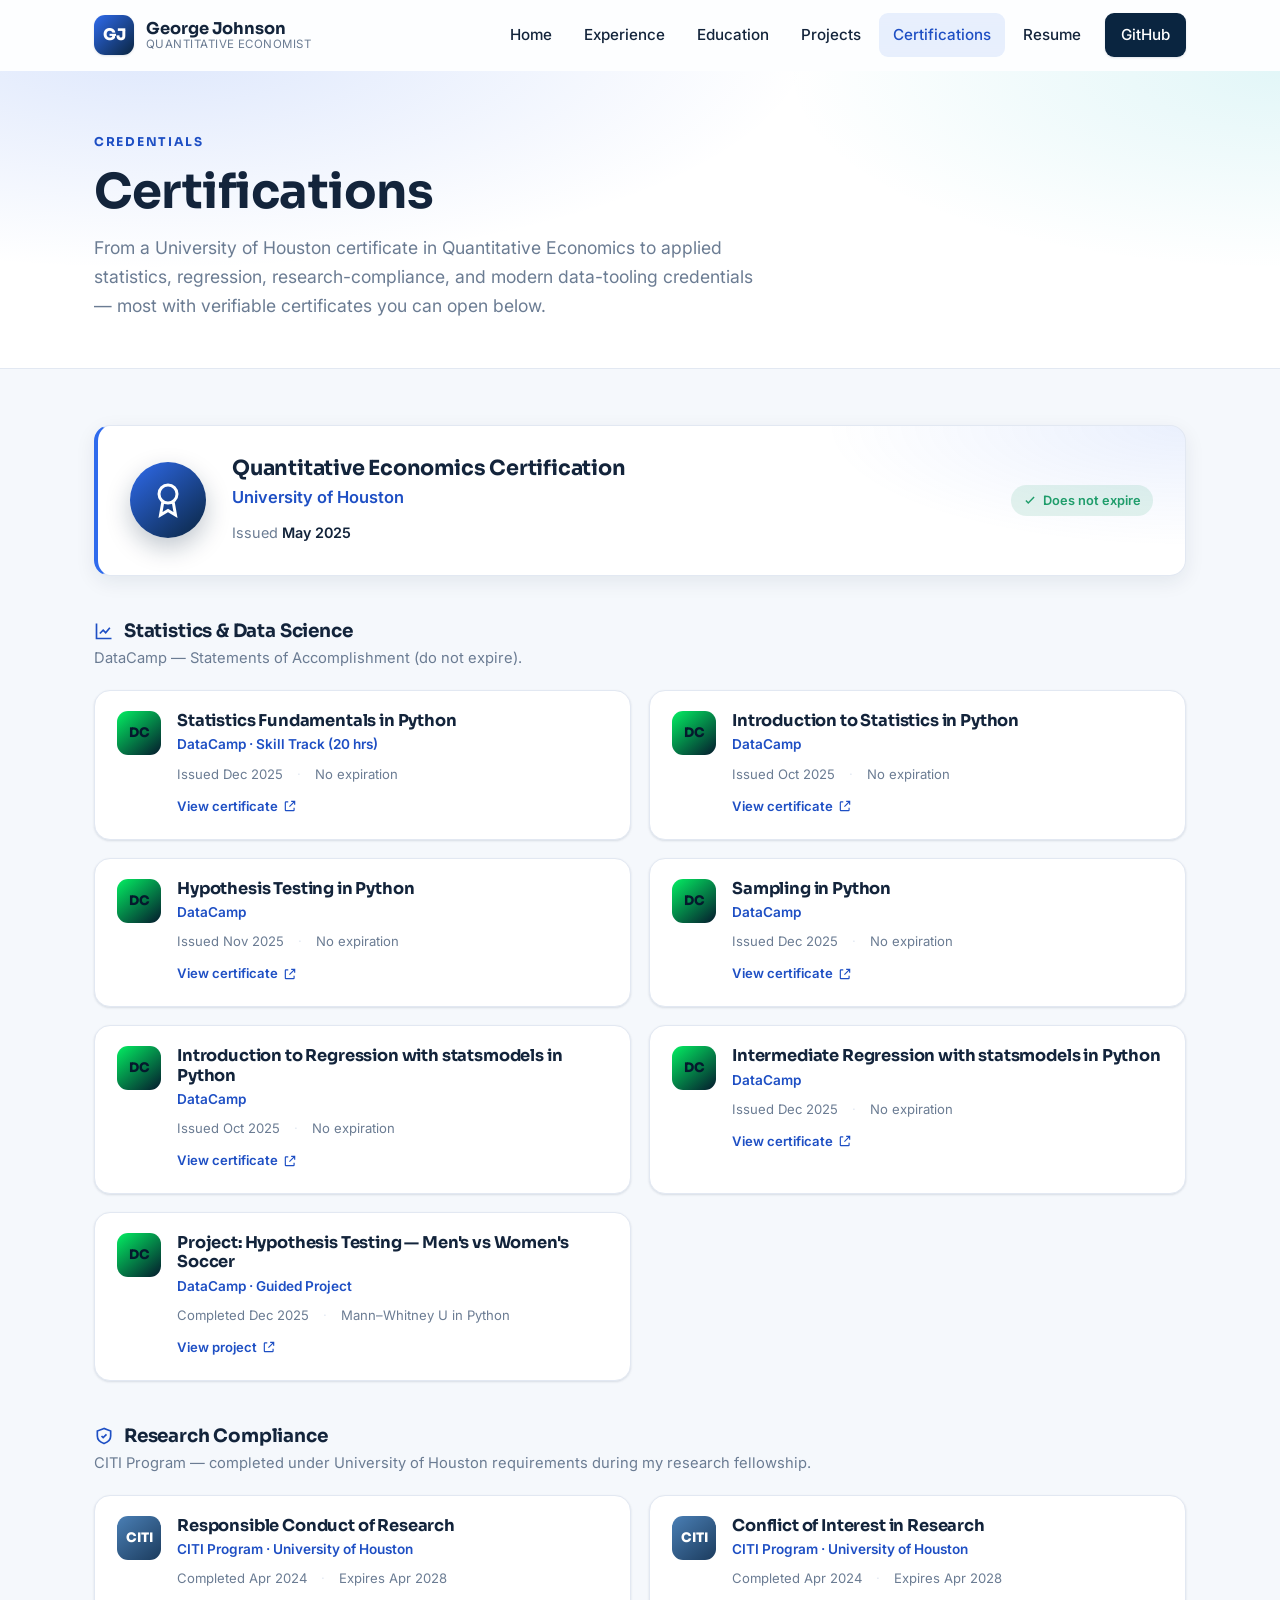
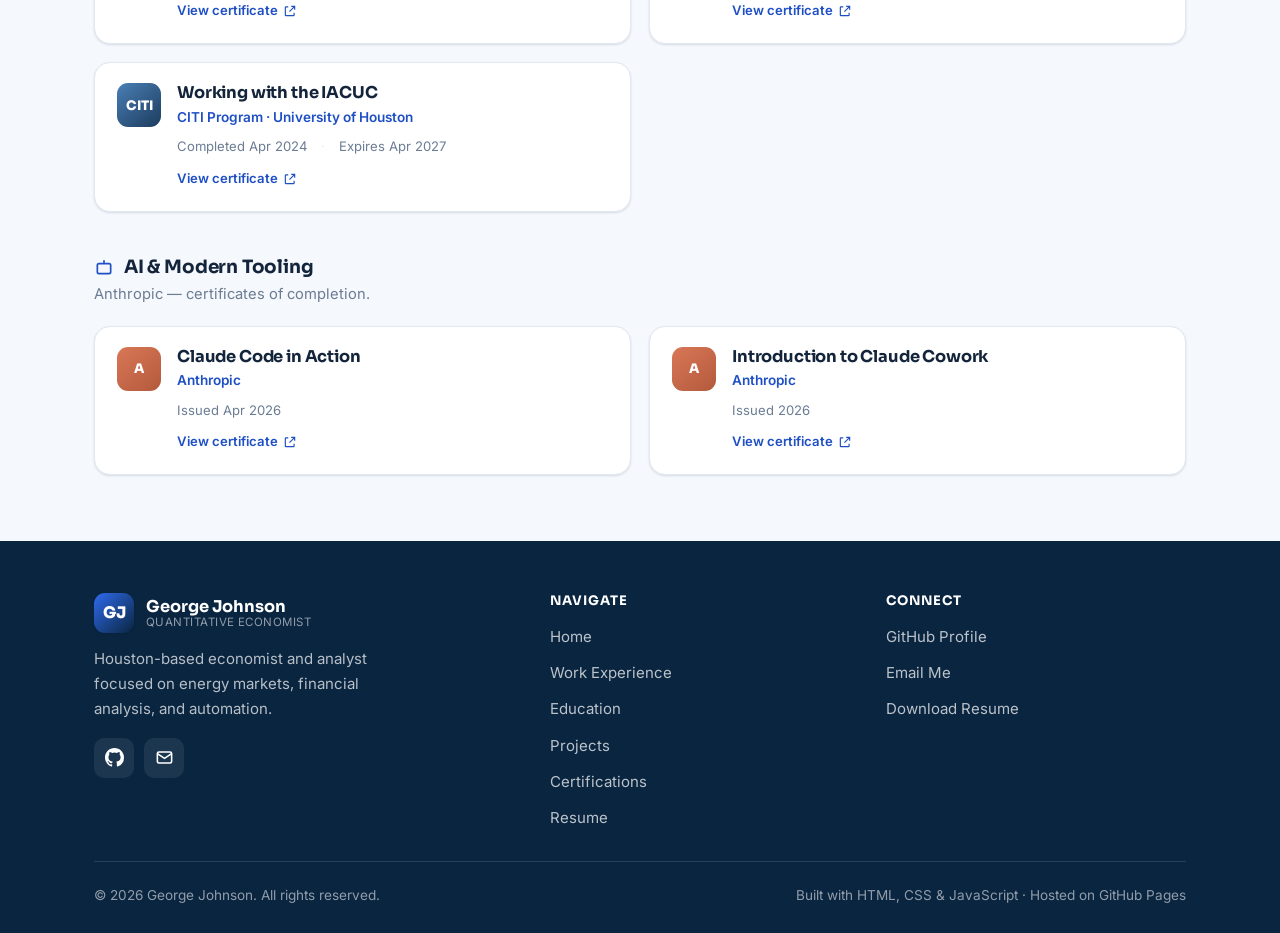
==== commit 0f5befe0: "Fix resume page wiring after PDF swap; standardize 'Resume' wording - Point Open/Download buttons to" ====
--- a/certifications.html
+++ b/certifications.html
@@ -255,7 +255,7 @@
             <li><a href="education.html">Education</a></li>
             <li><a href="projects.html">Projects</a></li>
             <li><a href="certifications.html">Certifications</a></li>
-            <li><a href="resume.html">Résumé</a></li>
+            <li><a href="resume.html">Resume</a></li>
           </ul>
         </div>
         <div class="footer-col">
@@ -263,7 +263,7 @@
           <ul>
             <li><a href="https://github.com/GeorgeJohnson04" target="_blank" rel="noopener">GitHub Profile</a></li>
             <li><a href="mailto:george.johnson022004@gmail.com">Email Me</a></li>
-            <li><a href="resume.html">Download Résumé</a></li>
+            <li><a href="resume.html">Download Resume</a></li>
           </ul>
         </div>
       </div>
--- a/assets/css/style.css
+++ b/assets/css/style.css
@@ -309,6 +309,9 @@
 .edu-meta .edu-gpa { font-weight: 600; color: var(--ink); }
 .edu-honor { display: inline-flex; align-items: center; gap: 6px; font-size: .72rem; font-weight: 700; text-transform: uppercase; letter-spacing: .05em; color: #9a6a00; background: rgba(242,169,0,.16); padding: 3px 10px; border-radius: 999px; }
 .edu-note { margin: 12px 0 0; color: var(--text); font-size: .96rem; }
+.edu-courses { display: flex; flex-wrap: wrap; align-items: center; gap: 8px; margin-top: 14px; }
+.edu-courses .courses-label { font-size: .72rem; font-weight: 700; text-transform: uppercase; letter-spacing: .05em; color: var(--muted); margin-right: 2px; }
+.exp-card .edu-meta + ul, .exp-card .edu-courses + ul { margin-top: 14px; padding-top: 14px; border-top: 1px dashed var(--border); }
 .coursework-panel { margin-top: 36px; }
 .coursework-panel h3 { font-size: 1.05rem; margin-bottom: 14px; display: flex; align-items: center; gap: 9px; }
 
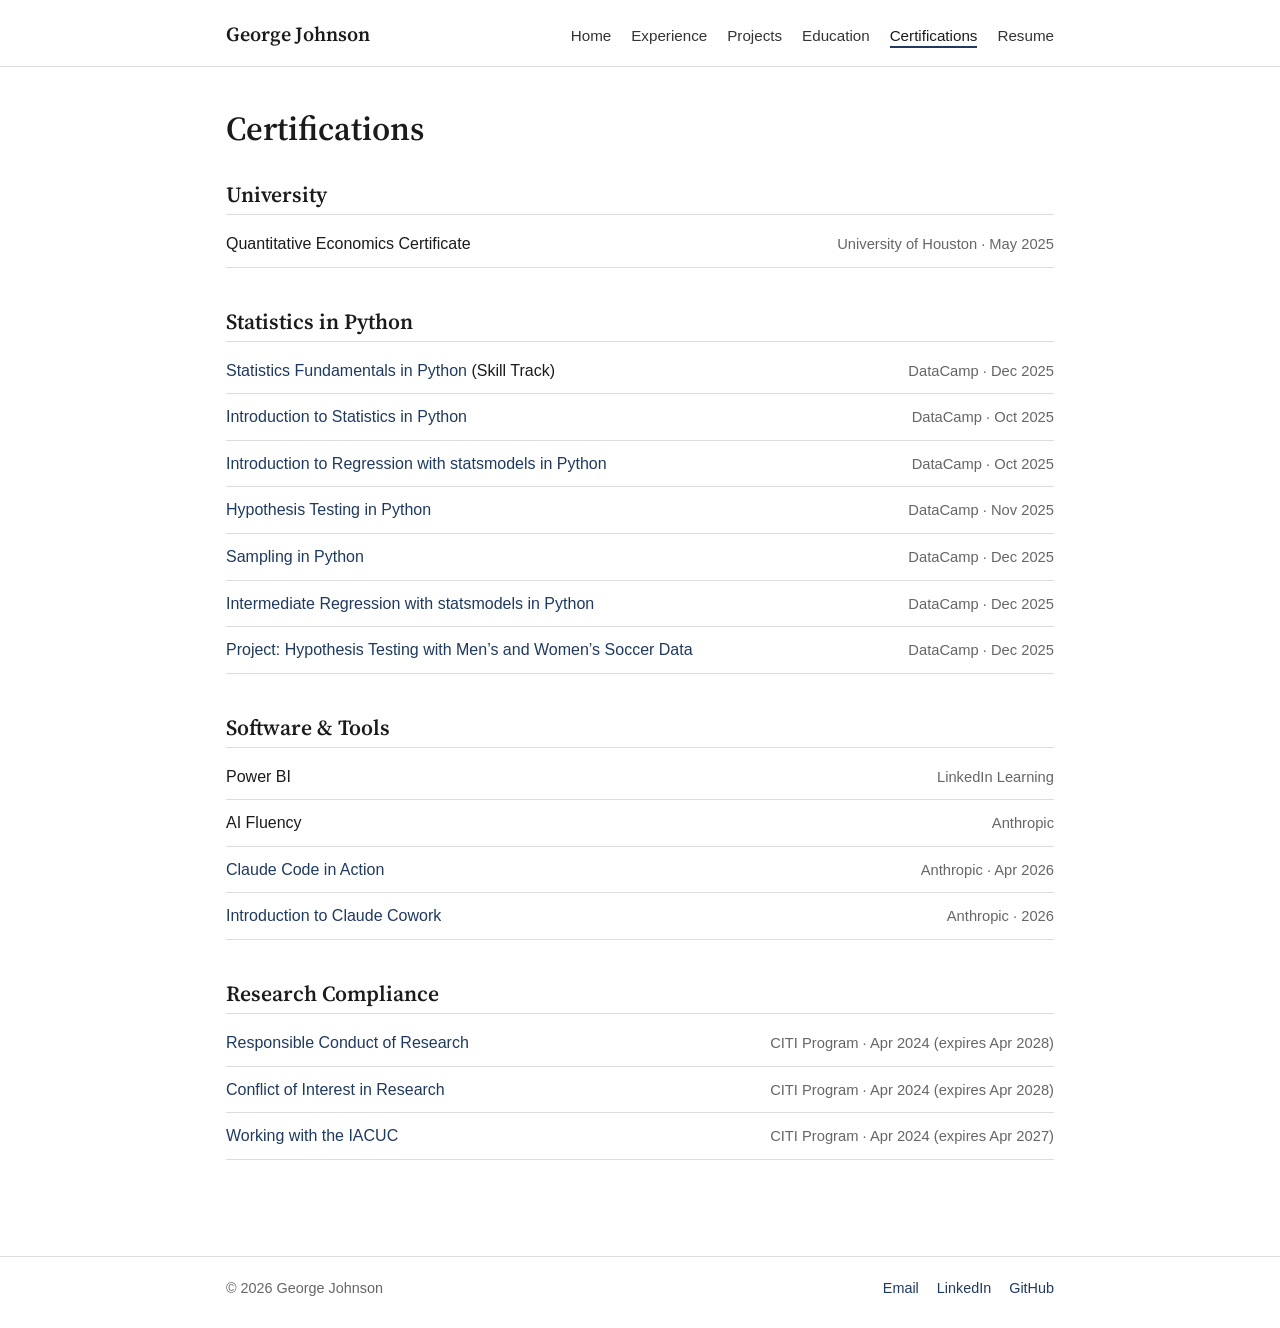
==== commit c18c30ad: "Redesign site and update content to match current resume - Replace styling with a plain, CV-style la" ====
--- a/certifications.html
+++ b/certifications.html
@@ -4,273 +4,134 @@
   <meta charset="UTF-8" />
   <meta name="viewport" content="width=device-width, initial-scale=1.0" />
   <title>Certifications — George Johnson</title>
-  <meta name="description" content="Certifications of George Johnson — University of Houston Quantitative Economics, plus statistics, regression, research-compliance, and data-tooling credentials." />
-  <link rel="icon" href="data:image/svg+xml,%3Csvg xmlns='http://www.w3.org/2000/svg' viewBox='0 0 64 64'%3E%3Crect width='64' height='64' rx='14' fill='%230a2540'/%3E%3Ctext x='50%25' y='55%25' font-family='Arial' font-size='30' font-weight='bold' fill='white' text-anchor='middle' dominant-baseline='middle'%3EGJ%3C/text%3E%3C/svg%3E" />
+  <meta name="description" content="Certifications of George Johnson — Quantitative Economics (University of Houston), DataCamp statistics in Python, Power BI, Anthropic, and CITI research compliance." />
+  <link rel="icon" href="data:image/svg+xml,%3Csvg xmlns='http://www.w3.org/2000/svg' viewBox='0 0 64 64'%3E%3Crect width='64' height='64' rx='6' fill='%231f3a5f'/%3E%3Ctext x='50%25' y='55%25' font-family='Georgia' font-size='30' fill='white' text-anchor='middle' dominant-baseline='middle'%3EGJ%3C/text%3E%3C/svg%3E" />
   <link rel="preconnect" href="https://fonts.googleapis.com" />
   <link rel="preconnect" href="https://fonts.gstatic.com" crossorigin />
-  <link href="https://fonts.googleapis.com/css2?family=Inter:wght@400;500;600;700&family=Sora:wght@600;700;800&display=swap" rel="stylesheet" />
+  <link href="https://fonts.googleapis.com/css2?family=Source+Serif+4:wght@400;600&display=swap" rel="stylesheet" />
   <link rel="stylesheet" href="assets/css/style.css" />
 </head>
 <body>
   <a class="skip-link" href="#main">Skip to content</a>
 
   <header class="site-header">
-    <div class="container nav">
-      <a class="brand" href="index.html" aria-label="George Johnson — home">
-        <span class="monogram">GJ</span>
-        <span class="brand-text">
-          <span class="brand-name">George Johnson</span>
-          <span class="brand-role">Quantitative Economist</span>
-        </span>
-      </a>
-      <button class="nav-toggle" aria-label="Toggle menu" aria-controls="nav-links" aria-expanded="false"><span></span></button>
-      <ul class="nav-links" id="nav-links">
-        <li><a href="index.html">Home</a></li>
-        <li><a href="experience.html">Experience</a></li>
-        <li><a href="education.html">Education</a></li>
-        <li><a href="projects.html">Projects</a></li>
-        <li><a href="certifications.html">Certifications</a></li>
-        <li><a href="resume.html">Resume</a></li>
-        <li><a class="nav-cta" href="https://github.com/GeorgeJohnson04" target="_blank" rel="noopener">GitHub</a></li>
-      </ul>
+    <div class="container">
+      <a class="site-name" href="index.html">George Johnson</a>
+      <nav class="site-nav" aria-label="Main">
+        <ul>
+          <li><a href="index.html">Home</a></li>
+          <li><a href="experience.html">Experience</a></li>
+          <li><a href="projects.html">Projects</a></li>
+          <li><a href="education.html">Education</a></li>
+          <li><a href="certifications.html">Certifications</a></li>
+          <li><a href="resume.html">Resume</a></li>
+        </ul>
+      </nav>
     </div>
   </header>
 
   <main id="main">
-    <section class="page-hero">
-      <div class="container">
-        <span class="eyebrow">Credentials</span>
+    <div class="container">
+
+      <div class="page-title">
         <h1>Certifications</h1>
-        <p>From a University of Houston certificate in Quantitative Economics to applied statistics, regression, research-compliance, and modern data-tooling credentials — most with verifiable certificates you can open below.</p>
       </div>
-    </section>
 
-    <section class="section-tight">
-      <div class="container">
+      <section class="section">
+        <h2>University</h2>
+        <ul class="cert-list">
+          <li>
+            <span class="cert-name">Quantitative Economics Certificate</span>
+            <span class="cert-meta">University of Houston &middot; May 2025</span>
+          </li>
+        </ul>
+      </section>
 
-        <!-- Featured -->
-        <div class="cert-featured reveal">
-          <div class="cert-seal">
-            <svg viewBox="0 0 24 24" fill="none" stroke="currentColor" stroke-width="2"><circle cx="12" cy="8" r="6"/><path d="M8.5 13.5 7 22l5-3 5 3-1.5-8.5"/></svg>
-          </div>
-          <div>
-            <h3>Quantitative Economics Certification</h3>
-            <div class="issuer">University of Houston</div>
-            <div class="cert-dates">
-              <span>Issued <b>May 2025</b></span>
-            </div>
-          </div>
-          <span class="pill-noexp">
-            <svg viewBox="0 0 24 24" fill="none" stroke="currentColor" stroke-width="2.5" width="14" height="14"><path d="M5 13l4 4L19 7"/></svg>
-            Does not expire
-          </span>
-        </div>
+      <section class="section">
+        <h2>Statistics in Python</h2>
+        <ul class="cert-list">
+          <li>
+            <span class="cert-name"><a href="Certifications/Data%20Camp%20Statistics%20Fundementals%20in%20Python.pdf" target="_blank" rel="noopener">Statistics Fundamentals in Python</a> (Skill Track)</span>
+            <span class="cert-meta">DataCamp &middot; Dec 2025</span>
+          </li>
+          <li>
+            <span class="cert-name"><a href="Certifications/Introduction%20to%20Stats%20in%20Python.pdf" target="_blank" rel="noopener">Introduction to Statistics in Python</a></span>
+            <span class="cert-meta">DataCamp &middot; Oct 2025</span>
+          </li>
+          <li>
+            <span class="cert-name"><a href="Certifications/Regression%20with%20statsmodels%20in%20Python%20George%20-%20Data%20Camp.pdf" target="_blank" rel="noopener">Introduction to Regression with statsmodels in Python</a></span>
+            <span class="cert-meta">DataCamp &middot; Oct 2025</span>
+          </li>
+          <li>
+            <span class="cert-name"><a href="Certifications/Hypothesis%20Testing%20in%20Python.pdf" target="_blank" rel="noopener">Hypothesis Testing in Python</a></span>
+            <span class="cert-meta">DataCamp &middot; Nov 2025</span>
+          </li>
+          <li>
+            <span class="cert-name"><a href="Certifications/Sampling%20in%20Python.pdf" target="_blank" rel="noopener">Sampling in Python</a></span>
+            <span class="cert-meta">DataCamp &middot; Dec 2025</span>
+          </li>
+          <li>
+            <span class="cert-name"><a href="Certifications/Intermediate%20Regression%20with%20Stats%20Models%20in%20Python.pdf" target="_blank" rel="noopener">Intermediate Regression with statsmodels in Python</a></span>
+            <span class="cert-meta">DataCamp &middot; Dec 2025</span>
+          </li>
+          <li>
+            <span class="cert-name"><a href="Certifications/DataCamp%20Project%20Statistics%20in%20Python.pdf" target="_blank" rel="noopener">Project: Hypothesis Testing with Men&rsquo;s and Women&rsquo;s Soccer Data</a></span>
+            <span class="cert-meta">DataCamp &middot; Dec 2025</span>
+          </li>
+        </ul>
+      </section>
 
-        <!-- Group: Statistics & Data Science -->
-        <div class="cert-group reveal">
-          <h3>
-            <svg width="20" height="20" viewBox="0 0 24 24" fill="none" stroke="var(--accent-ink)" stroke-width="2"><path d="M3 3v18h18"/><path d="M7 15l4-4 3 3 5-6"/></svg>
-            Statistics &amp; Data Science
-          </h3>
-          <p class="grp-sub">DataCamp — Statements of Accomplishment (do not expire).</p>
-          <div class="cert-grid">
+      <section class="section">
+        <h2>Software &amp; Tools</h2>
+        <ul class="cert-list">
+          <li>
+            <span class="cert-name">Power BI</span>
+            <span class="cert-meta">LinkedIn Learning</span>
+          </li>
+          <li>
+            <span class="cert-name">AI Fluency</span>
+            <span class="cert-meta">Anthropic</span>
+          </li>
+          <li>
+            <span class="cert-name"><a href="Certifications/Claude%20Code%20in%20Action.pdf" target="_blank" rel="noopener">Claude Code in Action</a></span>
+            <span class="cert-meta">Anthropic &middot; Apr 2026</span>
+          </li>
+          <li>
+            <span class="cert-name"><a href="Certifications/Intro%20to%20claude%20Cowork.pdf" target="_blank" rel="noopener">Introduction to Claude Cowork</a></span>
+            <span class="cert-meta">Anthropic &middot; 2026</span>
+          </li>
+        </ul>
+      </section>
 
-            <div class="card cert-card">
-              <span class="cert-ic datacamp">DC</span>
-              <div class="cc-body">
-                <h4>Statistics Fundamentals in Python</h4>
-                <div class="cc-issuer">DataCamp · Skill Track (20 hrs)</div>
-                <div class="cc-meta"><span>Issued Dec 2025</span><span class="sep">·</span><span>No expiration</span></div>
-                <a class="view" href="Certifications/Data%20Camp%20Statistics%20Fundementals%20in%20Python.pdf" target="_blank" rel="noopener">View certificate <svg viewBox="0 0 24 24" fill="none" stroke="currentColor" stroke-width="2"><path d="M14 4h6v6M20 4l-9 9M9 5H5a1 1 0 0 0-1 1v13a1 1 0 0 0 1 1h13a1 1 0 0 0 1-1v-4"/></svg></a>
-              </div>
-            </div>
+      <section class="section">
+        <h2>Research Compliance</h2>
+        <ul class="cert-list">
+          <li>
+            <span class="cert-name"><a href="Certifications/Conduct%20of%20Research%20Certification%20George%20Johnson.pdf" target="_blank" rel="noopener">Responsible Conduct of Research</a></span>
+            <span class="cert-meta">CITI Program &middot; Apr 2024 (expires Apr 2028)</span>
+          </li>
+          <li>
+            <span class="cert-name"><a href="Certifications/Conflict%20of%20Interest%20Certification%20George%20Johnson.pdf" target="_blank" rel="noopener">Conflict of Interest in Research</a></span>
+            <span class="cert-meta">CITI Program &middot; Apr 2024 (expires Apr 2028)</span>
+          </li>
+          <li>
+            <span class="cert-name"><a href="Certifications/IACUC%20Certification%20George%20Johnson.pdf" target="_blank" rel="noopener">Working with the IACUC</a></span>
+            <span class="cert-meta">CITI Program &middot; Apr 2024 (expires Apr 2027)</span>
+          </li>
+        </ul>
+      </section>
 
-            <div class="card cert-card">
-              <span class="cert-ic datacamp">DC</span>
-              <div class="cc-body">
-                <h4>Introduction to Statistics in Python</h4>
-                <div class="cc-issuer">DataCamp</div>
-                <div class="cc-meta"><span>Issued Oct 2025</span><span class="sep">·</span><span>No expiration</span></div>
-                <a class="view" href="Certifications/Introduction%20to%20Stats%20in%20Python.pdf" target="_blank" rel="noopener">View certificate <svg viewBox="0 0 24 24" fill="none" stroke="currentColor" stroke-width="2"><path d="M14 4h6v6M20 4l-9 9M9 5H5a1 1 0 0 0-1 1v13a1 1 0 0 0 1 1h13a1 1 0 0 0 1-1v-4"/></svg></a>
-              </div>
-            </div>
-
-            <div class="card cert-card">
-              <span class="cert-ic datacamp">DC</span>
-              <div class="cc-body">
-                <h4>Hypothesis Testing in Python</h4>
-                <div class="cc-issuer">DataCamp</div>
-                <div class="cc-meta"><span>Issued Nov 2025</span><span class="sep">·</span><span>No expiration</span></div>
-                <a class="view" href="Certifications/Hypothesis%20Testing%20in%20Python.pdf" target="_blank" rel="noopener">View certificate <svg viewBox="0 0 24 24" fill="none" stroke="currentColor" stroke-width="2"><path d="M14 4h6v6M20 4l-9 9M9 5H5a1 1 0 0 0-1 1v13a1 1 0 0 0 1 1h13a1 1 0 0 0 1-1v-4"/></svg></a>
-              </div>
-            </div>
-
-            <div class="card cert-card">
-              <span class="cert-ic datacamp">DC</span>
-              <div class="cc-body">
-                <h4>Sampling in Python</h4>
-                <div class="cc-issuer">DataCamp</div>
-                <div class="cc-meta"><span>Issued Dec 2025</span><span class="sep">·</span><span>No expiration</span></div>
-                <a class="view" href="Certifications/Sampling%20in%20Python.pdf" target="_blank" rel="noopener">View certificate <svg viewBox="0 0 24 24" fill="none" stroke="currentColor" stroke-width="2"><path d="M14 4h6v6M20 4l-9 9M9 5H5a1 1 0 0 0-1 1v13a1 1 0 0 0 1 1h13a1 1 0 0 0 1-1v-4"/></svg></a>
-              </div>
-            </div>
-
-            <div class="card cert-card">
-              <span class="cert-ic datacamp">DC</span>
-              <div class="cc-body">
-                <h4>Introduction to Regression with statsmodels in Python</h4>
-                <div class="cc-issuer">DataCamp</div>
-                <div class="cc-meta"><span>Issued Oct 2025</span><span class="sep">·</span><span>No expiration</span></div>
-                <a class="view" href="Certifications/Regression%20with%20statsmodels%20in%20Python%20George%20-%20Data%20Camp.pdf" target="_blank" rel="noopener">View certificate <svg viewBox="0 0 24 24" fill="none" stroke="currentColor" stroke-width="2"><path d="M14 4h6v6M20 4l-9 9M9 5H5a1 1 0 0 0-1 1v13a1 1 0 0 0 1 1h13a1 1 0 0 0 1-1v-4"/></svg></a>
-              </div>
-            </div>
-
-            <div class="card cert-card">
-              <span class="cert-ic datacamp">DC</span>
-              <div class="cc-body">
-                <h4>Intermediate Regression with statsmodels in Python</h4>
-                <div class="cc-issuer">DataCamp</div>
-                <div class="cc-meta"><span>Issued Dec 2025</span><span class="sep">·</span><span>No expiration</span></div>
-                <a class="view" href="Certifications/Intermediate%20Regression%20with%20Stats%20Models%20in%20Python.pdf" target="_blank" rel="noopener">View certificate <svg viewBox="0 0 24 24" fill="none" stroke="currentColor" stroke-width="2"><path d="M14 4h6v6M20 4l-9 9M9 5H5a1 1 0 0 0-1 1v13a1 1 0 0 0 1 1h13a1 1 0 0 0 1-1v-4"/></svg></a>
-              </div>
-            </div>
-
-            <div class="card cert-card">
-              <span class="cert-ic datacamp">DC</span>
-              <div class="cc-body">
-                <h4>Project: Hypothesis Testing — Men's vs Women's Soccer</h4>
-                <div class="cc-issuer">DataCamp · Guided Project</div>
-                <div class="cc-meta"><span>Completed Dec 2025</span><span class="sep">·</span><span>Mann–Whitney U in Python</span></div>
-                <a class="view" href="Certifications/DataCamp%20Project%20Statistics%20in%20Python.pdf" target="_blank" rel="noopener">View project <svg viewBox="0 0 24 24" fill="none" stroke="currentColor" stroke-width="2"><path d="M14 4h6v6M20 4l-9 9M9 5H5a1 1 0 0 0-1 1v13a1 1 0 0 0 1 1h13a1 1 0 0 0 1-1v-4"/></svg></a>
-              </div>
-            </div>
-
-          </div>
-        </div>
-
-        <!-- Group: Research Compliance -->
-        <div class="cert-group reveal">
-          <h3>
-            <svg width="20" height="20" viewBox="0 0 24 24" fill="none" stroke="var(--accent-ink)" stroke-width="2"><path d="M12 3 4 6v6c0 5 3.5 7.5 8 9 4.5-1.5 8-4 8-9V6l-8-3Z"/><path d="m9 12 2 2 4-4"/></svg>
-            Research Compliance
-          </h3>
-          <p class="grp-sub">CITI Program — completed under University of Houston requirements during my research fellowship.</p>
-          <div class="cert-grid">
-
-            <div class="card cert-card">
-              <span class="cert-ic citi">CITI</span>
-              <div class="cc-body">
-                <h4>Responsible Conduct of Research</h4>
-                <div class="cc-issuer">CITI Program · University of Houston</div>
-                <div class="cc-meta"><span>Completed Apr 2024</span><span class="sep">·</span><span>Expires Apr 2028</span></div>
-                <a class="view" href="Certifications/Conduct%20of%20Research%20Certification%20George%20Johnson.pdf" target="_blank" rel="noopener">View certificate <svg viewBox="0 0 24 24" fill="none" stroke="currentColor" stroke-width="2"><path d="M14 4h6v6M20 4l-9 9M9 5H5a1 1 0 0 0-1 1v13a1 1 0 0 0 1 1h13a1 1 0 0 0 1-1v-4"/></svg></a>
-              </div>
-            </div>
-
-            <div class="card cert-card">
-              <span class="cert-ic citi">CITI</span>
-              <div class="cc-body">
-                <h4>Conflict of Interest in Research</h4>
-                <div class="cc-issuer">CITI Program · University of Houston</div>
-                <div class="cc-meta"><span>Completed Apr 2024</span><span class="sep">·</span><span>Expires Apr 2028</span></div>
-                <a class="view" href="Certifications/Conflict%20of%20Interest%20Certification%20George%20Johnson.pdf" target="_blank" rel="noopener">View certificate <svg viewBox="0 0 24 24" fill="none" stroke="currentColor" stroke-width="2"><path d="M14 4h6v6M20 4l-9 9M9 5H5a1 1 0 0 0-1 1v13a1 1 0 0 0 1 1h13a1 1 0 0 0 1-1v-4"/></svg></a>
-              </div>
-            </div>
-
-            <div class="card cert-card">
-              <span class="cert-ic citi">CITI</span>
-              <div class="cc-body">
-                <h4>Working with the IACUC</h4>
-                <div class="cc-issuer">CITI Program · University of Houston</div>
-                <div class="cc-meta"><span>Completed Apr 2024</span><span class="sep">·</span><span>Expires Apr 2027</span></div>
-                <a class="view" href="Certifications/IACUC%20Certification%20George%20Johnson.pdf" target="_blank" rel="noopener">View certificate <svg viewBox="0 0 24 24" fill="none" stroke="currentColor" stroke-width="2"><path d="M14 4h6v6M20 4l-9 9M9 5H5a1 1 0 0 0-1 1v13a1 1 0 0 0 1 1h13a1 1 0 0 0 1-1v-4"/></svg></a>
-              </div>
-            </div>
-
-          </div>
-        </div>
-
-        <!-- Group: AI & Tools -->
-        <div class="cert-group reveal">
-          <h3>
-            <svg width="20" height="20" viewBox="0 0 24 24" fill="none" stroke="var(--accent-ink)" stroke-width="2"><rect x="4" y="8" width="16" height="12" rx="2"/><path d="M12 8V4M9 14h.01M15 14h.01"/></svg>
-            AI &amp; Modern Tooling
-          </h3>
-          <p class="grp-sub">Anthropic — certificates of completion.</p>
-          <div class="cert-grid">
-
-            <div class="card cert-card">
-              <span class="cert-ic anthropic">A</span>
-              <div class="cc-body">
-                <h4>Claude Code in Action</h4>
-                <div class="cc-issuer">Anthropic</div>
-                <div class="cc-meta"><span>Issued Apr 2026</span></div>
-                <a class="view" href="Certifications/Claude%20Code%20in%20Action.pdf" target="_blank" rel="noopener">View certificate <svg viewBox="0 0 24 24" fill="none" stroke="currentColor" stroke-width="2"><path d="M14 4h6v6M20 4l-9 9M9 5H5a1 1 0 0 0-1 1v13a1 1 0 0 0 1 1h13a1 1 0 0 0 1-1v-4"/></svg></a>
-              </div>
-            </div>
-
-            <div class="card cert-card">
-              <span class="cert-ic anthropic">A</span>
-              <div class="cc-body">
-                <h4>Introduction to Claude Cowork</h4>
-                <div class="cc-issuer">Anthropic</div>
-                <div class="cc-meta"><span>Issued 2026</span></div>
-                <a class="view" href="Certifications/Intro%20to%20claude%20Cowork.pdf" target="_blank" rel="noopener">View certificate <svg viewBox="0 0 24 24" fill="none" stroke="currentColor" stroke-width="2"><path d="M14 4h6v6M20 4l-9 9M9 5H5a1 1 0 0 0-1 1v13a1 1 0 0 0 1 1h13a1 1 0 0 0 1-1v-4"/></svg></a>
-              </div>
-            </div>
-
-          </div>
-        </div>
-
-      </div>
-    </section>
+    </div>
   </main>
 
   <footer class="site-footer">
     <div class="container">
-      <div class="footer-grid">
-        <div>
-          <div class="brand">
-            <span class="monogram">GJ</span>
-            <span class="brand-text">
-              <span class="brand-name">George Johnson</span>
-              <span class="brand-role">Quantitative Economist</span>
-            </span>
-          </div>
-          <p class="footer-about">Houston-based economist and analyst focused on energy markets, financial analysis, and automation.</p>
-          <div class="footer-social">
-            <a href="https://github.com/GeorgeJohnson04" target="_blank" rel="noopener" aria-label="GitHub">
-              <svg viewBox="0 0 16 16" fill="currentColor"><path d="M8 0C3.58 0 0 3.58 0 8c0 3.54 2.29 6.53 5.47 7.59.4.07.55-.17.55-.38 0-.19-.01-.82-.01-1.49-2.01.37-2.53-.49-2.69-.94-.09-.23-.48-.94-.82-1.13-.28-.15-.68-.52-.01-.53.63-.01 1.08.58 1.23.82.72 1.21 1.87.87 2.33.66.07-.52.28-.87.51-1.07-1.78-.2-3.64-.89-3.64-3.95 0-.87.31-1.59.82-2.15-.08-.2-.36-1.02.08-2.12 0 0 .67-.21 2.2.82a7.6 7.6 0 0 1 4 0c1.53-1.03 2.2-.82 2.2-.82.44 1.1.16 1.92.08 2.12.51.56.82 1.27.82 2.15 0 3.07-1.87 3.75-3.65 3.95.29.25.54.73.54 1.48 0 1.07-.01 1.93-.01 2.2 0 .21.15.46.55.38A8.013 8.013 0 0 0 16 8c0-4.42-3.58-8-8-8z"/></svg>
-            </a>
-            <a href="mailto:george.johnson022004@gmail.com" aria-label="Email">
-              <svg viewBox="0 0 24 24" fill="none" stroke="currentColor" stroke-width="2"><rect x="3" y="5" width="18" height="14" rx="2"/><path d="m3 7 9 6 9-6"/></svg>
-            </a>
-          </div>
-        </div>
-        <div class="footer-col">
-          <h4>Navigate</h4>
-          <ul>
-            <li><a href="index.html">Home</a></li>
-            <li><a href="experience.html">Work Experience</a></li>
-            <li><a href="education.html">Education</a></li>
-            <li><a href="projects.html">Projects</a></li>
-            <li><a href="certifications.html">Certifications</a></li>
-            <li><a href="resume.html">Resume</a></li>
-          </ul>
-        </div>
-        <div class="footer-col">
-          <h4>Connect</h4>
-          <ul>
-            <li><a href="https://github.com/GeorgeJohnson04" target="_blank" rel="noopener">GitHub Profile</a></li>
-            <li><a href="mailto:george.johnson022004@gmail.com">Email Me</a></li>
-            <li><a href="resume.html">Download Resume</a></li>
-          </ul>
-        </div>
-      </div>
-      <div class="footer-bottom">
-        <span>&copy; <span id="year">2026</span> George Johnson. All rights reserved.</span>
-        <span>Built with HTML, CSS &amp; JavaScript · Hosted on GitHub Pages</span>
-      </div>
+      <span>&copy; <span id="year">2026</span> George Johnson</span>
+      <span class="footer-links">
+        <a href="mailto:george.johnson022004@gmail.com">Email</a>
+        <a href="https://www.linkedin.com/in/george-thomas-johnson/" target="_blank" rel="noopener">LinkedIn</a>
+        <a href="https://github.com/GeorgeJohnson04" target="_blank" rel="noopener">GitHub</a>
+      </span>
     </div>
   </footer>
 
--- a/assets/css/style.css
+++ b/assets/css/style.css
@@ -1,522 +1,327 @@
-/* =========================================================================
-   George Johnson — Professional Portfolio
-   Single shared stylesheet for all pages
-   ========================================================================= */
-
-/* ---------- Design tokens ---------- */
+/* George Johnson — site styles */
+
 :root {
-  --navy:       #0a2540;
-  --navy-2:     #0e3057;
-  --ink:        #13243b;
-  --text:       #38495f;
-  --muted:      #6b7c93;
-  --accent:     #2f6bed;
-  --accent-ink: #1e4fc4;
-  --accent-2:   #14b8c4;
-  --gold:       #f2a900;
-  --bg:         #f5f8fc;
-  --surface:    #ffffff;
-  --surface-2:  #eef3fb;
-  --border:     #e2e8f2;
-  --good:       #1f9d6b;
-
-  --radius:     16px;
-  --radius-sm:  10px;
-  --radius-lg:  24px;
-  --shadow-sm:  0 1px 2px rgba(13,36,64,.06), 0 1px 3px rgba(13,36,64,.07);
-  --shadow:     0 6px 20px rgba(13,36,64,.08);
-  --shadow-lg:  0 18px 50px rgba(13,36,64,.16);
-  --ring:       0 0 0 4px rgba(47,107,237,.16);
-
-  --maxw:       1140px;
-  --font-body:  "Inter", system-ui, -apple-system, "Segoe UI", Roboto, Arial, sans-serif;
-  --font-head:  "Sora", var(--font-body);
-}
-
-/* ---------- Reset / base ---------- */
+  --ink: #1b1b1b;
+  --text: #333;
+  --muted: #666;
+  --rule: #dddddd;
+  --bg: #ffffff;
+  --bg-alt: #f7f7f5;
+  --accent: #1f3a5f;
+  --serif: "Source Serif 4", Georgia, "Times New Roman", serif;
+  --sans: -apple-system, "Segoe UI", "Helvetica Neue", Arial, sans-serif;
+  --width: 860px;
+}
+
 *, *::before, *::after { box-sizing: border-box; }
-html { scroll-behavior: smooth; -webkit-text-size-adjust: 100%; }
+
+html { -webkit-text-size-adjust: 100%; }
+
 body {
   margin: 0;
-  font-family: var(--font-body);
+  background: var(--bg);
   color: var(--text);
+  font-family: var(--sans);
+  font-size: 16px;
+  line-height: 1.6;
+}
+
+img { max-width: 100%; height: auto; display: block; }
+
+a { color: var(--accent); text-decoration: none; }
+a:hover { text-decoration: underline; }
+
+h1, h2, h3 {
+  font-family: var(--serif);
+  color: var(--ink);
+  font-weight: 600;
+  line-height: 1.25;
+}
+
+h1 { font-size: 2.1rem; margin: 0 0 .35rem; }
+h2 { font-size: 1.35rem; margin: 0 0 1rem; }
+h3 { font-size: 1.1rem; margin: 0; }
+
+p { margin: 0 0 1rem; }
+
+ul { margin: .5rem 0 0; padding-left: 1.2rem; }
+li { margin-bottom: .3rem; }
+
+.container {
+  max-width: var(--width);
+  margin: 0 auto;
+  padding: 0 16px;
+}
+
+.skip-link {
+  position: absolute;
+  left: -9999px;
+}
+.skip-link:focus {
+  left: 16px;
+  top: 8px;
   background: var(--bg);
-  line-height: 1.65;
-  font-size: 16.5px;
-  -webkit-font-smoothing: antialiased;
-  text-rendering: optimizeLegibility;
-}
-img { max-width: 100%; display: block; }
-a { color: var(--accent-ink); text-decoration: none; transition: color .15s ease; }
-a:hover { color: var(--accent); }
-h1, h2, h3, h4 { font-family: var(--font-head); color: var(--ink); line-height: 1.18; margin: 0 0 .5em; font-weight: 700; letter-spacing: -.01em; }
-p { margin: 0 0 1rem; }
-ul { margin: 0; padding: 0; }
-
-.container { width: 100%; max-width: var(--maxw); margin: 0 auto; padding: 0 24px; }
-
-/* ---------- Skip link / a11y ---------- */
-.skip-link {
-  position: absolute; left: -999px; top: 0; z-index: 200;
-  background: var(--navy); color: #fff; padding: 10px 16px; border-radius: 0 0 8px 0;
-}
-.skip-link:focus { left: 0; }
-:focus-visible { outline: none; box-shadow: var(--ring); border-radius: 6px; }
-
-/* ---------- Header / nav ---------- */
+  padding: 6px 10px;
+  border: 1px solid var(--rule);
+  z-index: 10;
+}
+
+/* ---------- Header ---------- */
 .site-header {
-  position: sticky; top: 0; z-index: 100;
-  background: rgba(255,255,255,.82);
-  backdrop-filter: saturate(180%) blur(12px);
-  -webkit-backdrop-filter: saturate(180%) blur(12px);
-  border-bottom: 1px solid transparent;
-  transition: border-color .2s ease, box-shadow .2s ease, background .2s ease;
-}
-.site-header.scrolled { border-color: var(--border); box-shadow: 0 4px 24px rgba(13,36,64,.06); }
-.nav { display: flex; align-items: center; justify-content: space-between; height: 70px; }
-
-.brand { display: flex; align-items: center; gap: 12px; }
-.brand:hover { color: inherit; }
-.brand .monogram {
-  width: 40px; height: 40px; border-radius: 11px; flex: none;
-  display: grid; place-items: center;
-  font-family: var(--font-head); font-weight: 800; font-size: 16px; color: #fff;
-  background: linear-gradient(135deg, var(--accent) 0%, var(--navy) 100%);
-  box-shadow: var(--shadow-sm);
-}
-.brand .brand-text { display: flex; flex-direction: column; line-height: 1.1; }
-.brand .brand-name { font-family: var(--font-head); font-weight: 700; color: var(--ink); font-size: 1.02rem; }
-.brand .brand-role { font-size: .72rem; color: var(--muted); letter-spacing: .04em; text-transform: uppercase; }
-
-.nav-links { display: flex; align-items: center; gap: 4px; list-style: none; }
-.nav-links a {
-  display: inline-block; padding: 9px 14px; border-radius: 9px;
-  color: var(--ink); font-weight: 500; font-size: .95rem;
-}
-.nav-links a:hover { background: var(--surface-2); color: var(--accent-ink); }
-.nav-links a.active { color: var(--accent-ink); background: rgba(47,107,237,.1); }
-.nav-cta {
-  margin-left: 6px; background: var(--navy) !important; color: #fff !important;
-  padding: 9px 16px !important; box-shadow: var(--shadow-sm);
-}
-.nav-cta:hover { background: var(--navy-2) !important; }
-
-.nav-toggle {
-  display: none; width: 44px; height: 44px; border: 1px solid var(--border);
-  background: var(--surface); border-radius: 10px; cursor: pointer; padding: 0;
-}
-.nav-toggle span, .nav-toggle span::before, .nav-toggle span::after {
-  content: ""; display: block; width: 20px; height: 2px; background: var(--ink);
-  border-radius: 2px; margin: 0 auto; position: relative; transition: transform .25s ease, opacity .2s ease;
-}
-.nav-toggle span::before { position: absolute; top: -6px; }
-.nav-toggle span::after  { position: absolute; top: 6px; }
-.nav-toggle[aria-expanded="true"] span { background: transparent; }
-.nav-toggle[aria-expanded="true"] span::before { transform: translateY(6px) rotate(45deg); }
-.nav-toggle[aria-expanded="true"] span::after  { transform: translateY(-6px) rotate(-45deg); }
-
-/* ---------- Buttons ---------- */
-.btn {
-  display: inline-flex; align-items: center; gap: 9px; cursor: pointer;
-  font-family: var(--font-body); font-weight: 600; font-size: .96rem;
-  padding: 12px 22px; border-radius: 11px; border: 1px solid transparent;
-  transition: transform .12s ease, box-shadow .2s ease, background .2s ease, border-color .2s ease;
+  border-bottom: 1px solid var(--rule);
+  background: var(--bg);
+}
+.site-header .container {
+  display: flex;
+  flex-wrap: wrap;
+  align-items: baseline;
+  justify-content: space-between;
+  gap: 8px 24px;
+  padding-top: 18px;
+  padding-bottom: 16px;
+}
+.site-name {
+  font-family: var(--serif);
+  font-size: 1.25rem;
+  font-weight: 600;
+  color: var(--ink);
+}
+.site-name:hover { text-decoration: none; }
+
+.site-nav ul {
+  list-style: none;
+  margin: 0;
+  padding: 0;
+  display: flex;
+  flex-wrap: wrap;
+  gap: 4px 20px;
+}
+.site-nav li { margin: 0; }
+.site-nav a {
+  color: var(--text);
+  font-size: .95rem;
+  padding-bottom: 2px;
+  border-bottom: 2px solid transparent;
+}
+.site-nav a:hover { color: var(--accent); text-decoration: none; }
+.site-nav a.active {
+  color: var(--ink);
+  border-bottom-color: var(--accent);
+}
+
+/* ---------- Page structure ---------- */
+main { padding: 40px 0 56px; }
+
+.page-title {
+  margin-bottom: 32px;
+}
+.page-title p {
+  color: var(--muted);
+  margin: 0;
+}
+
+.section { margin-bottom: 40px; }
+.section > h2 {
+  padding-bottom: 6px;
+  border-bottom: 1px solid var(--rule);
+}
+
+/* ---------- Home intro ---------- */
+.intro {
+  display: flex;
+  gap: 28px;
+  align-items: center;
+  margin-bottom: 40px;
+}
+.intro img {
+  width: 140px;
+  height: 140px;
+  object-fit: cover;
+  border-radius: 4px;
+  flex-shrink: 0;
+}
+.intro .role {
+  font-size: 1.05rem;
+  color: var(--text);
+  margin: 0 0 .25rem;
+}
+.intro .location {
+  color: var(--muted);
+  margin: 0 0 .75rem;
+}
+.contact-links {
+  display: flex;
+  flex-wrap: wrap;
+  gap: 4px 18px;
+  font-size: .95rem;
+  margin: 0;
+}
+
+/* ---------- Entries (jobs, degrees, projects) ---------- */
+.entry {
+  margin-bottom: 28px;
+}
+.entry:last-child { margin-bottom: 0; }
+
+.entry-head {
+  display: flex;
+  flex-wrap: wrap;
+  justify-content: space-between;
+  align-items: baseline;
+  gap: 2px 16px;
+}
+.entry-dates {
+  color: var(--muted);
+  font-size: .92rem;
   white-space: nowrap;
 }
-.btn svg { width: 18px; height: 18px; }
-.btn-primary { background: var(--accent); color: #fff; box-shadow: 0 6px 18px rgba(47,107,237,.28); }
-.btn-primary:hover { background: var(--accent-ink); color: #fff; transform: translateY(-2px); }
-.btn-dark { background: var(--navy); color: #fff; }
-.btn-dark:hover { background: var(--navy-2); color: #fff; transform: translateY(-2px); }
-.btn-ghost { background: var(--surface); color: var(--ink); border-color: var(--border); box-shadow: var(--shadow-sm); }
-.btn-ghost:hover { border-color: var(--accent); color: var(--accent-ink); transform: translateY(-2px); }
-.btn-sm { padding: 9px 15px; font-size: .9rem; border-radius: 9px; }
-
-/* ---------- Section scaffolding ---------- */
-.section { padding: 80px 0; }
-.section-tight { padding: 56px 0; }
-.eyebrow {
-  display: inline-block; font-family: var(--font-head); font-weight: 700;
-  font-size: .76rem; letter-spacing: .14em; text-transform: uppercase;
-  color: var(--accent-ink); margin-bottom: 12px;
-}
-.section-head { max-width: 720px; margin-bottom: 44px; }
-.section-head.center { margin-left: auto; margin-right: auto; text-align: center; }
-.section-head h2 { font-size: clamp(1.7rem, 3.4vw, 2.4rem); margin-bottom: .35em; }
-.section-head p { color: var(--muted); font-size: 1.05rem; margin: 0; }
-.lead { font-size: 1.12rem; color: var(--text); }
-
-/* ---------- Page hero band (interior pages) ---------- */
-.page-hero {
-  background:
-    radial-gradient(1100px 380px at 12% -10%, rgba(47,107,237,.16), transparent 60%),
-    radial-gradient(900px 360px at 100% 0%, rgba(20,184,196,.12), transparent 55%),
-    var(--surface);
-  border-bottom: 1px solid var(--border);
-  padding: 56px 0 48px;
-}
-.page-hero .eyebrow { color: var(--accent-ink); }
-.page-hero h1 { font-size: clamp(2rem, 4.6vw, 3rem); margin-bottom: .25em; }
-.page-hero p { color: var(--muted); font-size: 1.1rem; max-width: 680px; margin: 0; }
-
-/* ---------- Home hero ---------- */
-.hero {
-  position: relative; overflow: hidden;
-  background:
-    radial-gradient(1200px 520px at 78% -8%, rgba(47,107,237,.22), transparent 58%),
-    radial-gradient(900px 480px at 6% 12%, rgba(20,184,196,.16), transparent 55%),
-    linear-gradient(180deg, #fbfdff 0%, var(--bg) 100%);
-  padding: 76px 0 64px;
-}
-.hero-grid {
-  display: grid; grid-template-columns: 1.35fr .85fr; gap: 48px; align-items: center;
-}
-.hero-eyebrow {
-  display: inline-flex; align-items: center; gap: 8px;
-  background: rgba(47,107,237,.1); color: var(--accent-ink);
-  font-weight: 600; font-size: .85rem; padding: 7px 14px; border-radius: 999px;
+.entry-sub {
+  color: var(--muted);
+  font-size: .95rem;
+  margin: 2px 0 0;
+}
+.entry ul { margin-top: .5rem; }
+
+.entry-links {
+  margin: .6rem 0 0;
+  font-size: .92rem;
+  display: flex;
+  flex-wrap: wrap;
+  gap: 4px 18px;
+}
+
+.entry-fig {
+  margin: .9rem 0 0;
+  max-width: 420px;
+  border: 1px solid var(--rule);
+}
+
+.status {
+  color: var(--muted);
+  font-size: .92rem;
+  font-style: italic;
+}
+
+/* ---------- Summary list on home page ---------- */
+.summary-list {
+  list-style: none;
+  padding: 0;
+  margin: 0;
+}
+.summary-list li {
+  display: flex;
+  flex-wrap: wrap;
+  justify-content: space-between;
+  gap: 2px 16px;
+  padding: 10px 0;
+  border-bottom: 1px solid var(--rule);
+  margin: 0;
+}
+.summary-list li:first-child { padding-top: 0; }
+.summary-list .what strong { color: var(--ink); font-weight: 600; }
+.summary-list .when { color: var(--muted); font-size: .92rem; white-space: nowrap; }
+
+/* ---------- Skills ---------- */
+.skills {
+  display: grid;
+  grid-template-columns: 170px 1fr;
+  gap: 8px 20px;
+  margin: 0;
+}
+.skills dt {
+  font-weight: 600;
+  color: var(--ink);
+}
+.skills dd { margin: 0; }
+
+/* ---------- Certifications ---------- */
+.cert-list {
+  list-style: none;
+  padding: 0;
+  margin: 0;
+}
+.cert-list li {
+  display: flex;
+  flex-wrap: wrap;
+  justify-content: space-between;
+  align-items: baseline;
+  gap: 2px 16px;
+  padding: 10px 0;
+  border-bottom: 1px solid var(--rule);
+  margin: 0;
+}
+.cert-list li:first-child { padding-top: 0; }
+.cert-name { color: var(--ink); }
+.cert-meta { color: var(--muted); font-size: .92rem; }
+
+/* ---------- Resume ---------- */
+.resume-actions {
+  display: flex;
+  flex-wrap: wrap;
+  gap: 10px;
   margin-bottom: 20px;
 }
-.hero-eyebrow .dot { width: 8px; height: 8px; border-radius: 50%; background: var(--good); box-shadow: 0 0 0 4px rgba(31,157,107,.18); }
-.hero h1 { font-size: clamp(2.3rem, 5.4vw, 3.5rem); letter-spacing: -.02em; margin-bottom: .2em; }
-.hero h1 .grad {
-  background: linear-gradient(110deg, var(--accent) 10%, var(--accent-2) 90%);
-  -webkit-background-clip: text; background-clip: text; -webkit-text-fill-color: transparent;
-}
-.hero .tagline { font-size: 1.28rem; font-weight: 600; color: var(--navy); font-family: var(--font-head); margin-bottom: .6em; }
-.hero .blurb { font-size: 1.08rem; color: var(--text); max-width: 560px; margin-bottom: 28px; }
-.hero-actions { display: flex; flex-wrap: wrap; gap: 12px; margin-bottom: 30px; }
-.hero-meta { display: flex; flex-wrap: wrap; gap: 22px; color: var(--muted); font-size: .92rem; }
-.hero-meta span { display: inline-flex; align-items: center; gap: 7px; }
-.hero-meta svg { width: 16px; height: 16px; color: var(--accent-ink); }
-
-/* Hero visual / avatar card */
-.hero-card {
-  position: relative; background: var(--surface); border: 1px solid var(--border);
-  border-radius: var(--radius-lg); padding: 30px; box-shadow: var(--shadow-lg);
-}
-.hero-card .avatar {
-  width: 120px; height: 120px; border-radius: 28px; margin: 0 auto 18px;
-  display: grid; place-items: center; color: #fff; font-family: var(--font-head);
-  font-weight: 800; font-size: 2.6rem; letter-spacing: .02em;
-  background: linear-gradient(140deg, var(--accent) 0%, var(--navy) 100%);
-  box-shadow: 0 14px 30px rgba(10,37,64,.3);
-}
-.hero-card h3 { text-align: center; margin-bottom: 2px; font-size: 1.25rem; }
-.hero-card .role { text-align: center; color: var(--muted); font-size: .92rem; margin-bottom: 20px; }
-.stat-row { display: grid; grid-template-columns: repeat(3, 1fr); gap: 10px; border-top: 1px solid var(--border); padding-top: 18px; }
-.stat { text-align: center; }
-.stat .num { font-family: var(--font-head); font-weight: 800; font-size: 1.45rem; color: var(--navy); }
-.stat .lbl { font-size: .72rem; color: var(--muted); text-transform: uppercase; letter-spacing: .05em; }
-
-/* ---------- Generic card ---------- */
-.card {
-  background: var(--surface); border: 1px solid var(--border);
-  border-radius: var(--radius); box-shadow: var(--shadow-sm);
-  transition: transform .18s ease, box-shadow .18s ease, border-color .18s ease;
-}
-
-/* ---------- About / skills ---------- */
-.about-grid { display: grid; grid-template-columns: 1.3fr 1fr; gap: 40px; align-items: start; }
-.about-text p { font-size: 1.06rem; }
-.about-highlights { list-style: none; display: grid; gap: 14px; margin-top: 24px; }
-.about-highlights li { display: flex; gap: 12px; align-items: flex-start; }
-.about-highlights .tick {
-  flex: none; width: 26px; height: 26px; border-radius: 8px; display: grid; place-items: center;
-  background: rgba(31,157,107,.12); color: var(--good); margin-top: 2px;
-}
-.about-highlights .tick svg { width: 15px; height: 15px; }
-
-.panel {
-  background: var(--surface); border: 1px solid var(--border); border-radius: var(--radius);
-  box-shadow: var(--shadow); padding: 26px;
-}
-.panel h3 { font-size: 1.05rem; margin-bottom: 16px; display: flex; align-items: center; gap: 9px; }
-.skill-group + .skill-group { margin-top: 18px; }
-.skill-group h4 { font-family: var(--font-body); font-weight: 600; font-size: .8rem; color: var(--muted); text-transform: uppercase; letter-spacing: .06em; margin-bottom: 9px; }
-.chips { display: flex; flex-wrap: wrap; gap: 8px; }
-.chip {
-  background: var(--surface-2); border: 1px solid var(--border); color: var(--ink);
-  font-size: .85rem; font-weight: 500; padding: 6px 12px; border-radius: 999px;
-}
-.chip:hover { border-color: var(--accent); color: var(--accent-ink); }
-
-/* ---------- Featured / quick-link cards ---------- */
-.cards-3 { display: grid; grid-template-columns: repeat(3, 1fr); gap: 22px; }
-.feature-card { padding: 26px; display: flex; flex-direction: column; }
-.feature-card:hover { transform: translateY(-4px); box-shadow: var(--shadow); border-color: #d4ddec; }
-.feature-card .ic {
-  width: 46px; height: 46px; border-radius: 12px; display: grid; place-items: center; margin-bottom: 16px;
-  background: rgba(47,107,237,.1); color: var(--accent-ink);
-}
-.feature-card .ic svg { width: 23px; height: 23px; }
-.feature-card h3 { font-size: 1.12rem; margin-bottom: 6px; }
-.feature-card p { color: var(--muted); font-size: .96rem; margin-bottom: 16px; }
-.feature-card .go { margin-top: auto; font-weight: 600; font-size: .92rem; display: inline-flex; align-items: center; gap: 6px; }
-.feature-card .go svg { width: 16px; height: 16px; transition: transform .15s ease; }
-.feature-card:hover .go svg { transform: translateX(3px); }
-
-/* ---------- Timeline (experience) ---------- */
-.timeline { position: relative; margin-top: 10px; }
-.timeline::before {
-  content: ""; position: absolute; left: 27px; top: 8px; bottom: 8px; width: 2px;
-  background: linear-gradient(var(--border), var(--border));
-}
-.tl-item { position: relative; padding-left: 76px; padding-bottom: 34px; }
-.tl-item:last-child { padding-bottom: 0; }
-.tl-logo {
-  position: absolute; left: 0; top: 0; width: 56px; height: 56px; border-radius: 14px;
-  background: var(--surface); border: 1px solid var(--border); box-shadow: var(--shadow-sm);
-  display: grid; place-items: center; overflow: hidden; z-index: 1;
-}
-.tl-logo img { width: 100%; height: 100%; object-fit: contain; padding: 7px; }
-.tl-logo .mono { font-family: var(--font-head); font-weight: 800; font-size: 1.05rem; color: #fff; width: 100%; height: 100%; display: grid; place-items: center; }
-.exp-card { padding: 22px 24px; }
-.exp-card:hover { box-shadow: var(--shadow); border-color: #d4ddec; }
-.exp-top { display: flex; flex-wrap: wrap; justify-content: space-between; gap: 6px 18px; align-items: baseline; }
-.exp-role { font-family: var(--font-head); font-weight: 700; font-size: 1.16rem; color: var(--ink); }
-.exp-co { color: var(--accent-ink); font-weight: 600; }
-.exp-dates {
-  font-size: .82rem; font-weight: 600; color: var(--muted); white-space: nowrap;
-  background: var(--surface-2); border: 1px solid var(--border); padding: 4px 11px; border-radius: 999px;
-}
-.exp-loc { font-size: .88rem; color: var(--muted); margin: 4px 0 14px; display: inline-flex; align-items: center; gap: 6px; }
-.exp-loc svg { width: 14px; height: 14px; }
-.exp-card ul { list-style: none; display: grid; gap: 9px; }
-.exp-card li { position: relative; padding-left: 22px; font-size: .98rem; color: var(--text); }
-.exp-card li::before {
-  content: ""; position: absolute; left: 2px; top: 10px; width: 7px; height: 7px;
-  border-radius: 50%; background: var(--accent); opacity: .65;
-}
-.badge-current {
-  display: inline-flex; align-items: center; gap: 6px; font-size: .72rem; font-weight: 700;
-  text-transform: uppercase; letter-spacing: .05em; color: var(--good);
-  background: rgba(31,157,107,.12); padding: 3px 9px; border-radius: 999px; margin-left: 8px;
-}
-
-.exp-samples { display: flex; flex-wrap: wrap; gap: 8px; margin-top: 16px; padding-top: 14px; border-top: 1px dashed var(--border); }
-.exp-samples .btn { font-size: .82rem; padding: 7px 13px; }
-.exp-samples .btn svg { width: 15px; height: 15px; }
-.exp-samples .samples-label { width: 100%; font-size: .72rem; font-weight: 600; text-transform: uppercase; letter-spacing: .06em; color: var(--muted); margin-bottom: 2px; }
-
-/* ---------- Profile photo (hero avatar) ---------- */
-.hero-card .avatar { overflow: hidden; padding: 0; }
-.hero-card .avatar img { width: 100%; height: 100%; object-fit: cover; object-position: center 25%; }
-
-/* ---------- Education ---------- */
-.edu-field { color: var(--accent-ink); font-weight: 600; margin-top: 2px; }
-.edu-meta { display: flex; flex-wrap: wrap; align-items: center; gap: 8px 14px; margin-top: 10px; font-size: .9rem; color: var(--muted); }
-.edu-meta .edu-gpa { font-weight: 600; color: var(--ink); }
-.edu-honor { display: inline-flex; align-items: center; gap: 6px; font-size: .72rem; font-weight: 700; text-transform: uppercase; letter-spacing: .05em; color: #9a6a00; background: rgba(242,169,0,.16); padding: 3px 10px; border-radius: 999px; }
-.edu-note { margin: 12px 0 0; color: var(--text); font-size: .96rem; }
-.edu-courses { display: flex; flex-wrap: wrap; align-items: center; gap: 8px; margin-top: 14px; }
-.edu-courses .courses-label { font-size: .72rem; font-weight: 700; text-transform: uppercase; letter-spacing: .05em; color: var(--muted); margin-right: 2px; }
-.exp-card .edu-meta + ul, .exp-card .edu-courses + ul { margin-top: 14px; padding-top: 14px; border-top: 1px dashed var(--border); }
-.coursework-panel { margin-top: 36px; }
-.coursework-panel h3 { font-size: 1.05rem; margin-bottom: 14px; display: flex; align-items: center; gap: 9px; }
-
-/* ---------- Projects ---------- */
-.filter-bar { display: flex; flex-wrap: wrap; gap: 10px; margin-bottom: 34px; }
-.filter-btn {
-  font-family: var(--font-body); font-weight: 600; font-size: .9rem; cursor: pointer;
-  padding: 9px 16px; border-radius: 999px; border: 1px solid var(--border);
-  background: var(--surface); color: var(--ink); transition: all .15s ease;
-}
-.filter-btn:hover { border-color: var(--accent); color: var(--accent-ink); }
-.filter-btn.active { background: var(--navy); border-color: var(--navy); color: #fff; }
-.filter-btn .count { opacity: .55; font-weight: 600; margin-left: 4px; }
-
-.project-grid { display: grid; grid-template-columns: repeat(3, 1fr); gap: 24px; }
-.project-card { overflow: hidden; display: flex; flex-direction: column; }
-.project-card.hide { display: none; }
-.project-card:hover { transform: translateY(-5px); box-shadow: var(--shadow-lg); border-color: #d2dcec; }
-.thumb { position: relative; aspect-ratio: 16 / 10; background: var(--surface-2); overflow: hidden; border-bottom: 1px solid var(--border); }
-.thumb img { width: 100%; height: 100%; object-fit: cover; object-position: top center; transition: transform .4s ease; }
-.project-card:hover .thumb img { transform: scale(1.04); }
-.thumb-ph { width: 100%; height: 100%; display: grid; place-items: center; color: #fff; position: relative; }
-.thumb-ph .ph-mono { font-family: var(--font-head); font-weight: 800; font-size: 2.6rem; opacity: .92; letter-spacing: .03em; }
-.thumb-ph .ph-tag { position: absolute; bottom: 12px; left: 14px; font-size: .72rem; font-weight: 600; text-transform: uppercase; letter-spacing: .06em; opacity: .85; }
-.thumb .cat-tag {
-  position: absolute; top: 12px; left: 12px; z-index: 2; font-size: .7rem; font-weight: 700;
-  text-transform: uppercase; letter-spacing: .05em; color: #fff; background: rgba(10,37,64,.78);
-  backdrop-filter: blur(4px); padding: 5px 10px; border-radius: 999px;
-}
-.project-body { padding: 20px 22px 22px; display: flex; flex-direction: column; flex: 1; }
-.project-body h3 { font-size: 1.12rem; margin-bottom: 8px; }
-.project-body p { color: var(--muted); font-size: .94rem; margin-bottom: 14px; }
-.project-tags { display: flex; flex-wrap: wrap; gap: 6px; margin-bottom: 18px; }
-.project-tags .t { font-size: .74rem; font-weight: 600; color: var(--accent-ink); background: rgba(47,107,237,.08); padding: 4px 9px; border-radius: 6px; }
-.project-actions { margin-top: auto; display: flex; gap: 10px; align-items: center; }
-.note-link { font-size: .86rem; color: var(--muted); display: inline-flex; align-items: center; gap: 6px; }
-
-/* ---------- Certifications ---------- */
-.cert-featured {
-  display: grid; grid-template-columns: auto 1fr auto; gap: 26px; align-items: center;
-  padding: 30px 32px; margin-bottom: 40px;
-  background:
-    radial-gradient(600px 200px at 100% 0%, rgba(47,107,237,.1), transparent 60%),
-    var(--surface);
-  border: 1px solid var(--border); border-left: 4px solid var(--accent);
-  border-radius: var(--radius); box-shadow: var(--shadow);
-}
-.cert-seal {
-  width: 76px; height: 76px; border-radius: 50%; display: grid; place-items: center; color: #fff;
-  background: linear-gradient(140deg, var(--accent), var(--navy)); box-shadow: 0 10px 24px rgba(10,37,64,.25);
-}
-.cert-seal svg { width: 36px; height: 36px; }
-.cert-featured h3 { font-size: 1.3rem; margin-bottom: 4px; }
-.cert-featured .issuer { color: var(--accent-ink); font-weight: 600; margin-bottom: 10px; }
-.cert-dates { display: flex; flex-wrap: wrap; gap: 10px 20px; font-size: .9rem; color: var(--muted); }
-.cert-dates b { color: var(--ink); font-weight: 600; }
-.pill-noexp { display: inline-flex; align-items: center; gap: 6px; background: rgba(31,157,107,.12); color: var(--good); font-weight: 600; font-size: .8rem; padding: 5px 12px; border-radius: 999px; }
-
-.cert-group { margin-top: 44px; }
-.cert-group > h3 { font-size: 1.15rem; margin-bottom: 4px; display: flex; align-items: center; gap: 10px; }
-.cert-group .grp-sub { color: var(--muted); font-size: .92rem; margin-bottom: 20px; }
-.cert-grid { display: grid; grid-template-columns: repeat(2, 1fr); gap: 18px; }
-.cert-card { padding: 20px 22px; display: flex; gap: 16px; align-items: flex-start; }
-.cert-card:hover { box-shadow: var(--shadow); border-color: #d4ddec; }
-.cert-ic {
-  flex: none; width: 44px; height: 44px; border-radius: 11px; display: grid; place-items: center;
-  font-family: var(--font-head); font-weight: 800; font-size: .82rem; color: #fff;
-}
-.cert-ic.datacamp { background: linear-gradient(140deg, #03ef62, #05192d); color: #05192d; }
-.cert-ic.citi { background: linear-gradient(140deg, #4a7fb5, #1c3c5e); }
-.cert-ic.anthropic { background: linear-gradient(140deg, #d97757, #b35a3c); }
-.cert-card .cc-body { flex: 1; min-width: 0; }
-.cert-card h4 { font-family: var(--font-head); font-size: 1.02rem; margin-bottom: 3px; color: var(--ink); }
-.cert-card .cc-issuer { font-size: .85rem; color: var(--accent-ink); font-weight: 600; margin-bottom: 8px; }
-.cert-card .cc-meta { font-size: .82rem; color: var(--muted); display: flex; flex-wrap: wrap; gap: 4px 14px; }
-.cert-card .cc-meta .sep { color: var(--border); }
-.cert-card .view { font-size: .82rem; font-weight: 600; margin-top: 10px; display: inline-flex; align-items: center; gap: 5px; }
-.cert-card .view svg { width: 14px; height: 14px; }
-
-/* ---------- Resume page ---------- */
-.resume-toolbar {
-  display: flex; flex-wrap: wrap; gap: 12px; align-items: center; justify-content: space-between;
-  margin-bottom: 22px;
-}
-.resume-toolbar .rt-actions { display: flex; gap: 10px; flex-wrap: wrap; }
+.button {
+  display: inline-block;
+  padding: 8px 16px;
+  border: 1px solid var(--accent);
+  border-radius: 3px;
+  font-size: .95rem;
+  color: var(--accent);
+  background: var(--bg);
+}
+.button:hover { text-decoration: none; background: var(--bg-alt); }
+.button.primary { background: var(--accent); color: #fff; }
+.button.primary:hover { background: #172d4a; }
+
 .resume-frame {
-  width: 100%; height: 1080px; border: 1px solid var(--border); border-radius: var(--radius);
-  background: var(--surface); box-shadow: var(--shadow); overflow: hidden;
-}
-.resume-frame object, .resume-frame iframe { width: 100%; height: 100%; border: 0; }
-
-/* HTML resume fallback (also a real, printable resume) */
-.resume-doc {
-  background: #fff; color: #1f2d3d; max-width: 860px; margin: 0 auto; padding: 54px 60px;
-  font-size: 14.5px; line-height: 1.6;
-}
-.resume-doc .r-head { border-bottom: 2px solid var(--navy); padding-bottom: 18px; margin-bottom: 22px; }
-.resume-doc .r-name { font-family: var(--font-head); font-size: 2rem; color: var(--navy); margin: 0 0 4px; letter-spacing: -.01em; }
-.resume-doc .r-title { font-weight: 600; color: var(--accent-ink); margin-bottom: 10px; }
-.resume-doc .r-contact { display: flex; flex-wrap: wrap; gap: 6px 18px; font-size: .85rem; color: var(--muted); }
-.resume-doc .r-contact a { color: var(--muted); }
-.resume-doc h3.r-sec {
-  font-family: var(--font-head); font-size: .9rem; text-transform: uppercase; letter-spacing: .1em;
-  color: var(--navy); border-bottom: 1px solid var(--border); padding-bottom: 6px; margin: 26px 0 14px;
-}
-.resume-doc .r-job { margin-bottom: 16px; }
-.resume-doc .r-job-top { display: flex; justify-content: space-between; gap: 12px; flex-wrap: wrap; }
-.resume-doc .r-job-role { font-weight: 700; color: var(--ink); }
-.resume-doc .r-job-co { color: var(--accent-ink); font-weight: 600; }
-.resume-doc .r-job-meta { font-size: .82rem; color: var(--muted); white-space: nowrap; }
-.resume-doc .r-job ul { margin: 6px 0 0; padding-left: 18px; }
-.resume-doc .r-job li { margin-bottom: 3px; }
-.resume-doc .r-skills { display: grid; grid-template-columns: 140px 1fr; gap: 6px 16px; font-size: .9rem; }
-.resume-doc .r-skills dt { font-weight: 700; color: var(--ink); }
-.resume-doc .r-skills dd { margin: 0; color: var(--text); }
-.resume-note {
-  background: rgba(47,107,237,.06); border: 1px dashed rgba(47,107,237,.4); border-radius: var(--radius-sm);
-  padding: 14px 18px; font-size: .9rem; color: var(--accent-ink); margin-bottom: 22px;
-}
-
-/* ---------- CTA band ---------- */
-.cta-band {
-  background:
-    radial-gradient(700px 300px at 10% 0%, rgba(47,107,237,.4), transparent 60%),
-    radial-gradient(700px 320px at 100% 100%, rgba(20,184,196,.32), transparent 55%),
-    var(--navy);
-  color: #fff; border-radius: var(--radius-lg); padding: 48px; text-align: center;
-}
-.cta-band h2 { color: #fff; font-size: clamp(1.6rem, 3.4vw, 2.2rem); }
-.cta-band p { color: rgba(255,255,255,.78); max-width: 560px; margin: 0 auto 26px; font-size: 1.05rem; }
-.cta-band .hero-actions { justify-content: center; }
-.cta-band .btn-ghost { background: rgba(255,255,255,.08); border-color: rgba(255,255,255,.25); color: #fff; }
-.cta-band .btn-ghost:hover { background: rgba(255,255,255,.16); color: #fff; }
+  border: 1px solid var(--rule);
+  height: 1100px;
+  max-height: 85vh;
+}
+.resume-frame object {
+  width: 100%;
+  height: 100%;
+  display: block;
+}
+.resume-fallback {
+  padding: 24px;
+  background: var(--bg-alt);
+  height: 100%;
+}
 
 /* ---------- Footer ---------- */
-.site-footer { background: var(--navy); color: rgba(255,255,255,.7); padding: 52px 0 26px; margin-top: 10px; }
-.footer-grid { display: grid; grid-template-columns: 1.4fr 1fr 1fr; gap: 36px; padding-bottom: 30px; border-bottom: 1px solid rgba(255,255,255,.12); }
-.site-footer .brand-name { color: #fff; }
-.site-footer .brand-role { color: rgba(255,255,255,.55); }
-.footer-about { max-width: 320px; font-size: .94rem; margin-top: 14px; }
-.footer-col h4 { color: #fff; font-size: .82rem; text-transform: uppercase; letter-spacing: .08em; margin-bottom: 14px; }
-.footer-col ul { list-style: none; display: grid; gap: 9px; }
-.footer-col a { color: rgba(255,255,255,.72); font-size: .94rem; }
-.footer-col a:hover { color: #fff; }
-.footer-social { display: flex; gap: 10px; margin-top: 16px; }
-.footer-social a {
-  width: 40px; height: 40px; border-radius: 10px; display: grid; place-items: center;
-  background: rgba(255,255,255,.08); color: #fff; transition: background .2s ease, transform .15s ease;
-}
-.footer-social a:hover { background: var(--accent); transform: translateY(-2px); }
-.footer-social svg { width: 19px; height: 19px; }
-.footer-bottom { display: flex; flex-wrap: wrap; justify-content: space-between; gap: 10px; padding-top: 22px; font-size: .85rem; color: rgba(255,255,255,.55); }
-
-/* ---------- Reveal animation ---------- */
-.reveal { opacity: 0; transform: translateY(18px); transition: opacity .6s ease, transform .6s ease; }
-.reveal.is-visible { opacity: 1; transform: none; }
-@media (prefers-reduced-motion: reduce) {
-  .reveal { opacity: 1; transform: none; transition: none; }
-  html { scroll-behavior: auto; }
-}
-
-/* ---------- Responsive ---------- */
-@media (max-width: 960px) {
-  .hero-grid { grid-template-columns: 1fr; gap: 36px; }
-  .hero-card { max-width: 420px; }
-  .about-grid { grid-template-columns: 1fr; gap: 28px; }
-  .cards-3 { grid-template-columns: 1fr 1fr; }
-  .project-grid { grid-template-columns: repeat(2, 1fr); }
-  .footer-grid { grid-template-columns: 1fr 1fr; }
-}
-@media (max-width: 820px) {
-  .nav-toggle { display: inline-grid; place-items: center; }
-  .nav-links {
-    position: fixed; inset: 70px 0 auto 0; flex-direction: column; align-items: stretch; gap: 2px;
-    background: var(--surface); border-bottom: 1px solid var(--border); box-shadow: var(--shadow-lg);
-    padding: 14px 20px 22px; transform: translateY(-130%); transition: transform .28s ease; max-height: calc(100vh - 70px); overflow: auto;
-  }
-  .nav-links.open { transform: translateY(0); }
-  .nav-links a { padding: 13px 14px; font-size: 1rem; border-radius: 10px; }
-  .nav-cta { margin-left: 0 !important; margin-top: 6px; text-align: center; }
-}
-@media (max-width: 680px) {
-  .section { padding: 56px 0; }
-  .cards-3 { grid-template-columns: 1fr; }
-  .project-grid { grid-template-columns: 1fr; }
-  .cert-grid { grid-template-columns: 1fr; }
-  .footer-grid { grid-template-columns: 1fr; gap: 26px; }
-  .cert-featured { grid-template-columns: 1fr; text-align: left; gap: 16px; }
-  .cert-featured .pill-noexp { justify-self: start; }
-  .exp-dates { white-space: normal; }
-  .resume-doc { padding: 32px 24px; }
+.site-footer {
+  border-top: 1px solid var(--rule);
+  padding: 20px 0 28px;
+  color: var(--muted);
+  font-size: .9rem;
+}
+.site-footer .container {
+  display: flex;
+  flex-wrap: wrap;
+  justify-content: space-between;
+  gap: 8px 20px;
+}
+.site-footer .footer-links {
+  display: flex;
+  flex-wrap: wrap;
+  gap: 4px 18px;
+}
+
+/* ---------- Small screens ---------- */
+@media (max-width: 640px) {
+  h1 { font-size: 1.75rem; }
+  main { padding-top: 28px; }
+  .intro { flex-direction: column; align-items: flex-start; gap: 18px; }
+  .intro img { width: 110px; height: 110px; }
+  .skills { grid-template-columns: 1fr; gap: 2px; }
+  .skills dd { margin-bottom: 10px; }
   .resume-frame { height: 70vh; }
-  .cta-band { padding: 34px 22px; }
-  .hero-meta { gap: 10px 18px; }
-}
-@media (max-width: 420px) {
-  .brand .brand-role { display: none; }
-  .stat-row { gap: 4px; }
-  .stat .num { font-size: 1.2rem; }
-}
-
-/* ---------- Print (resume) ---------- */
+}
+
 @media print {
-  .site-header, .site-footer, .resume-toolbar, .resume-note, .nav-toggle, .cta-band { display: none !important; }
-  body { background: #fff; }
-  .resume-doc { box-shadow: none; max-width: none; padding: 0; }
-  .section { padding: 0; }
-}
+  .site-header, .site-footer { display: none; }
+  main { padding: 0; }
+  a { color: var(--ink); }
+}
